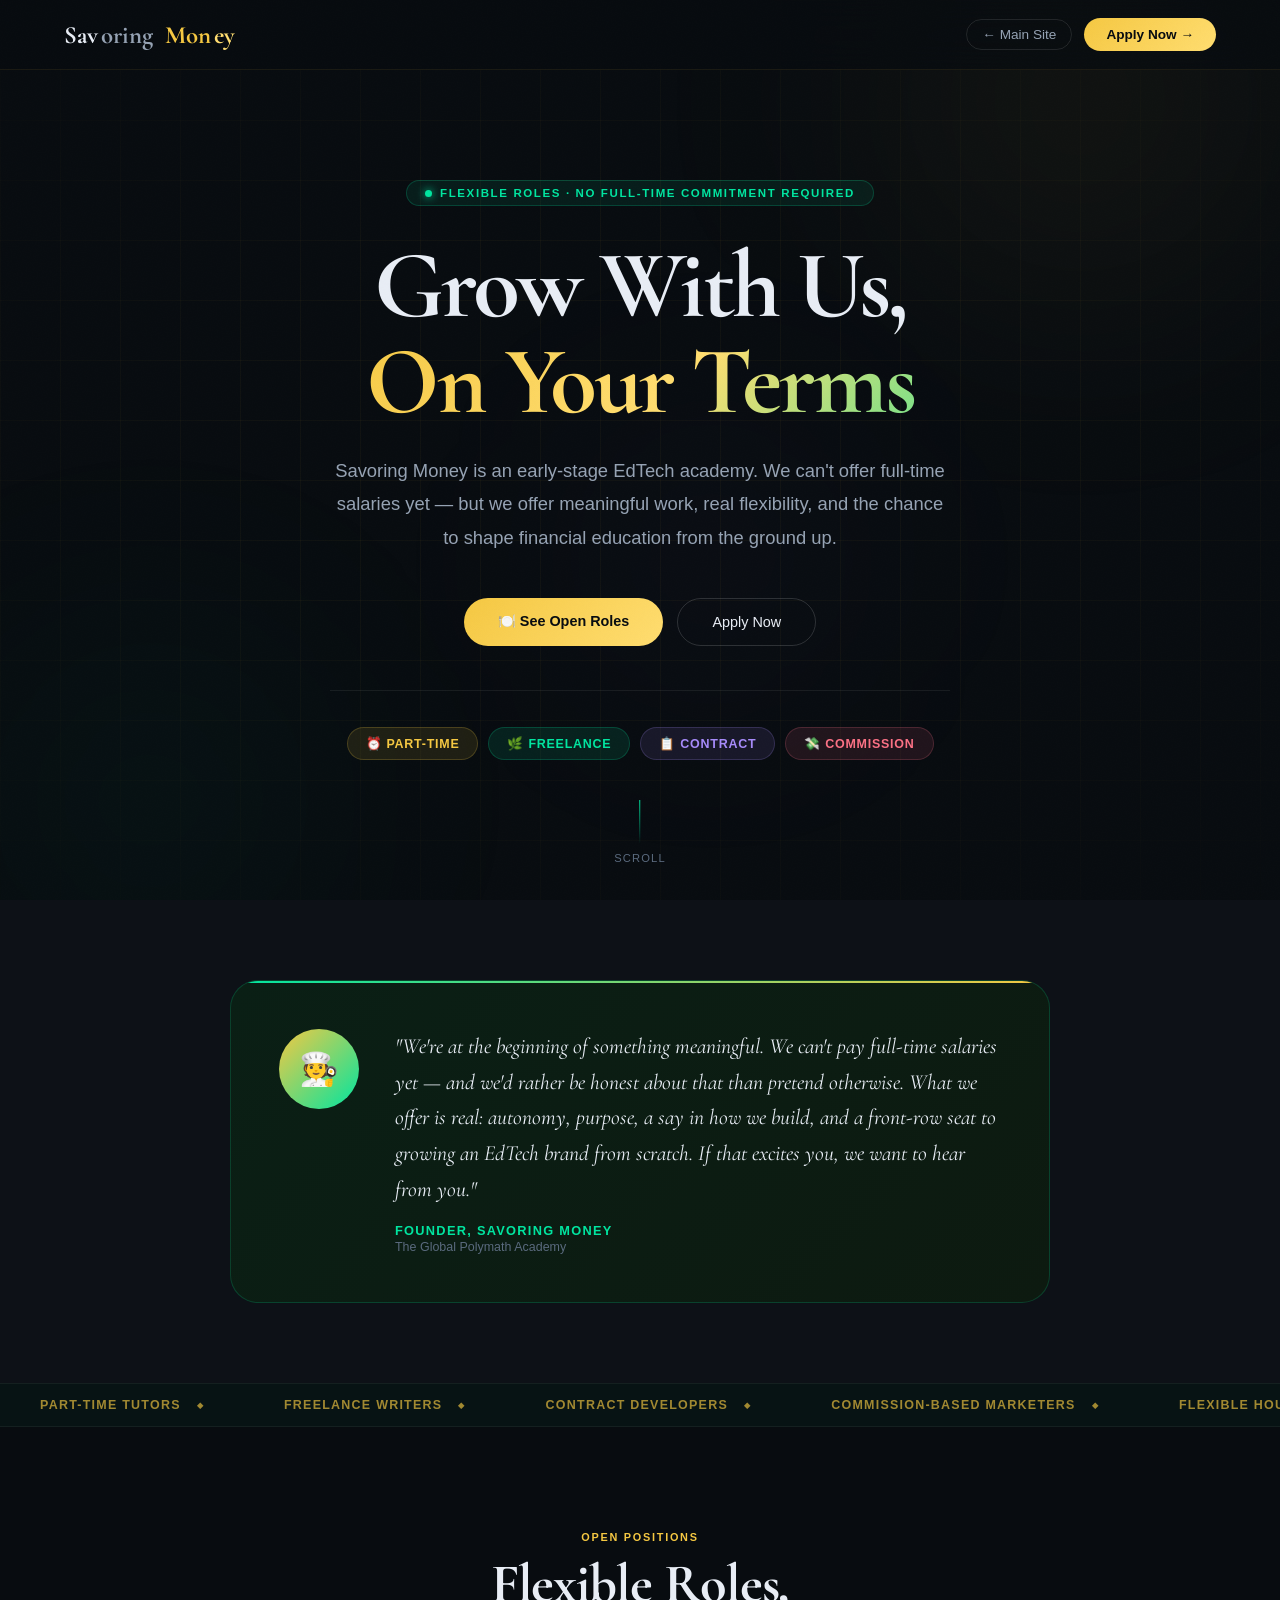
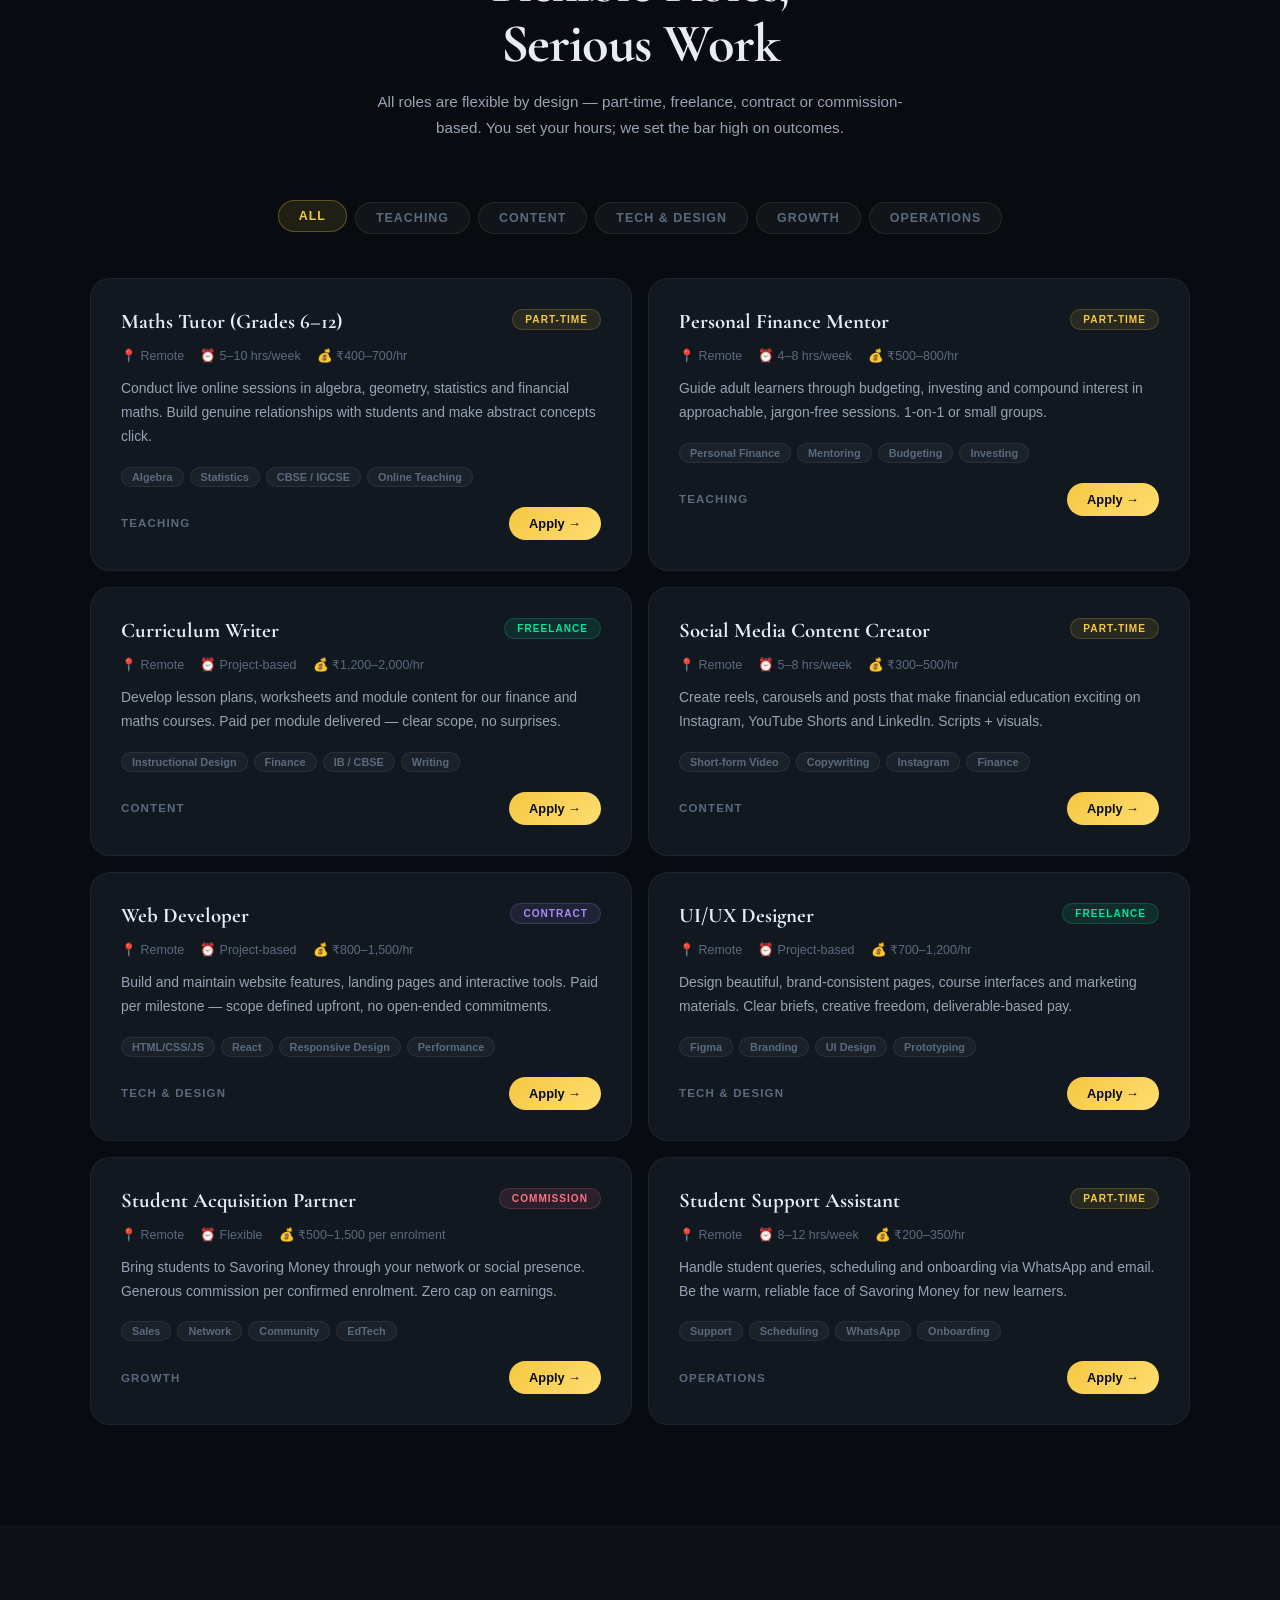
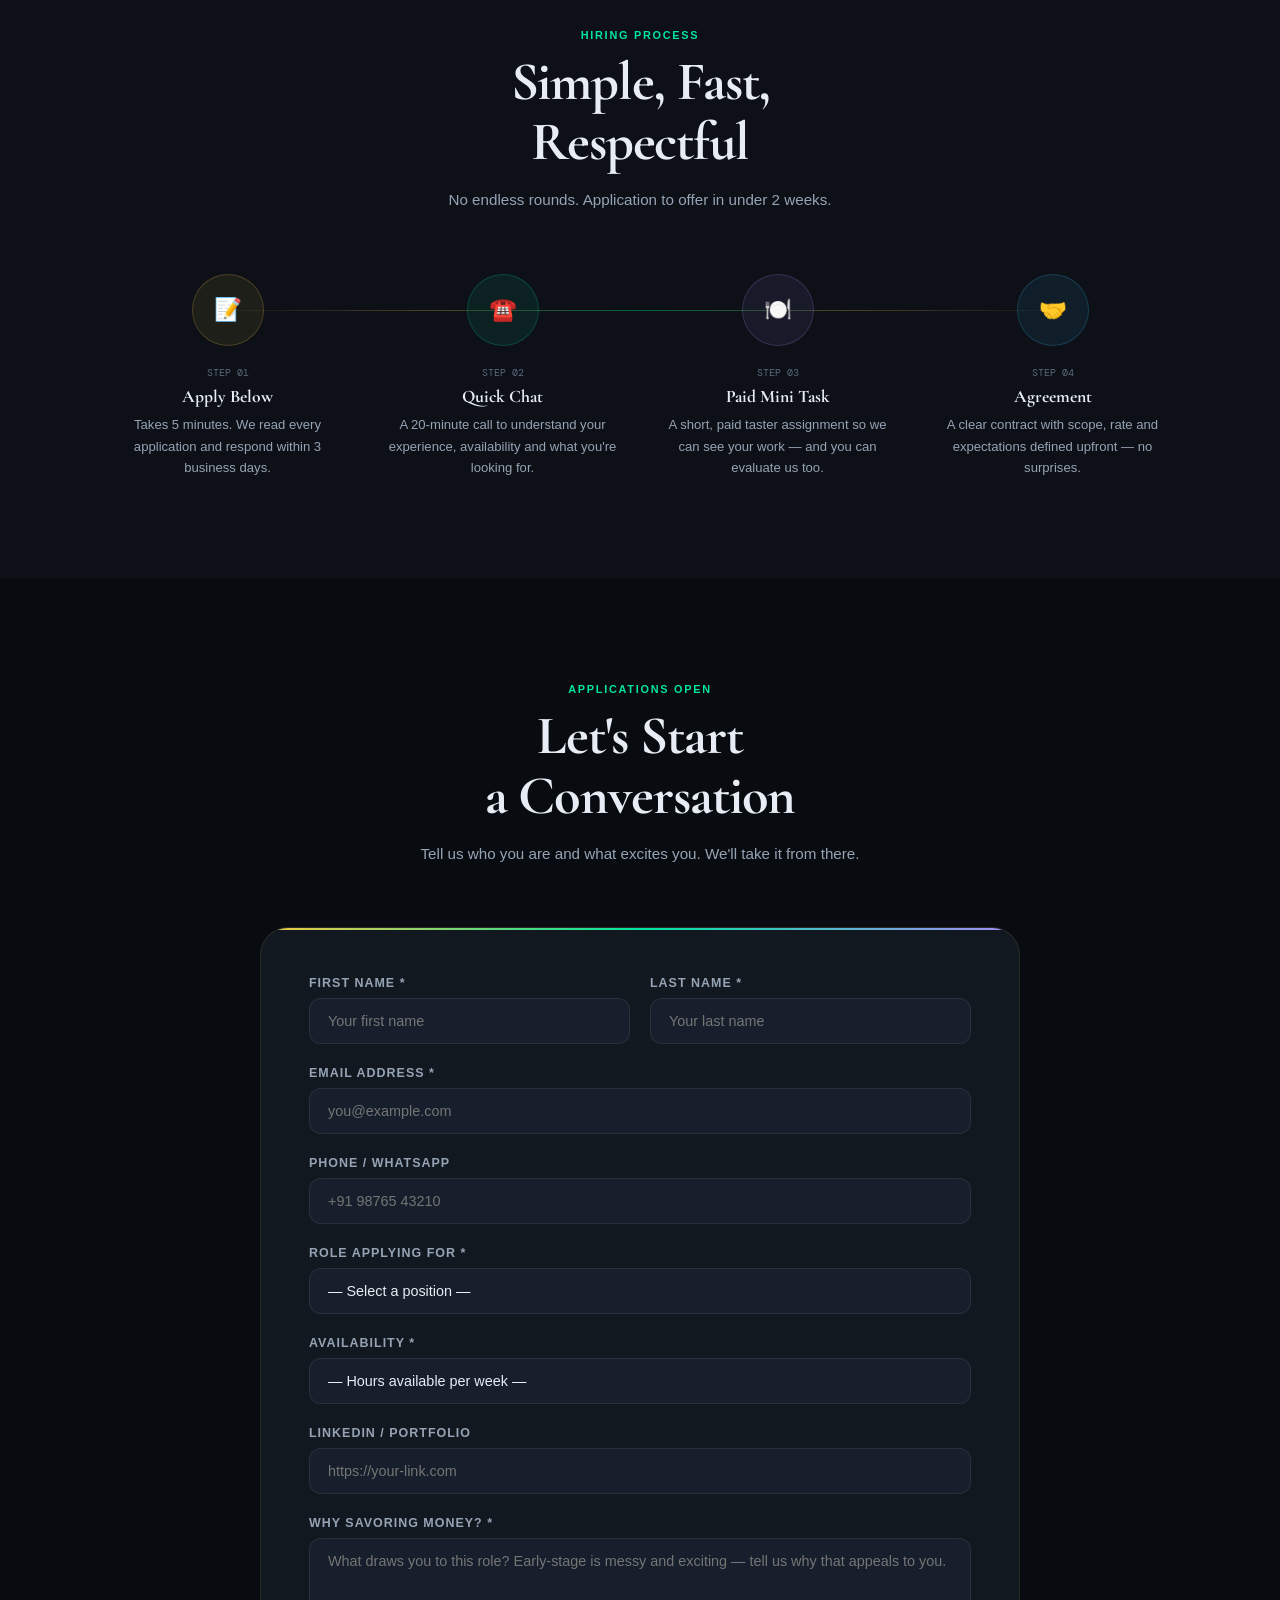
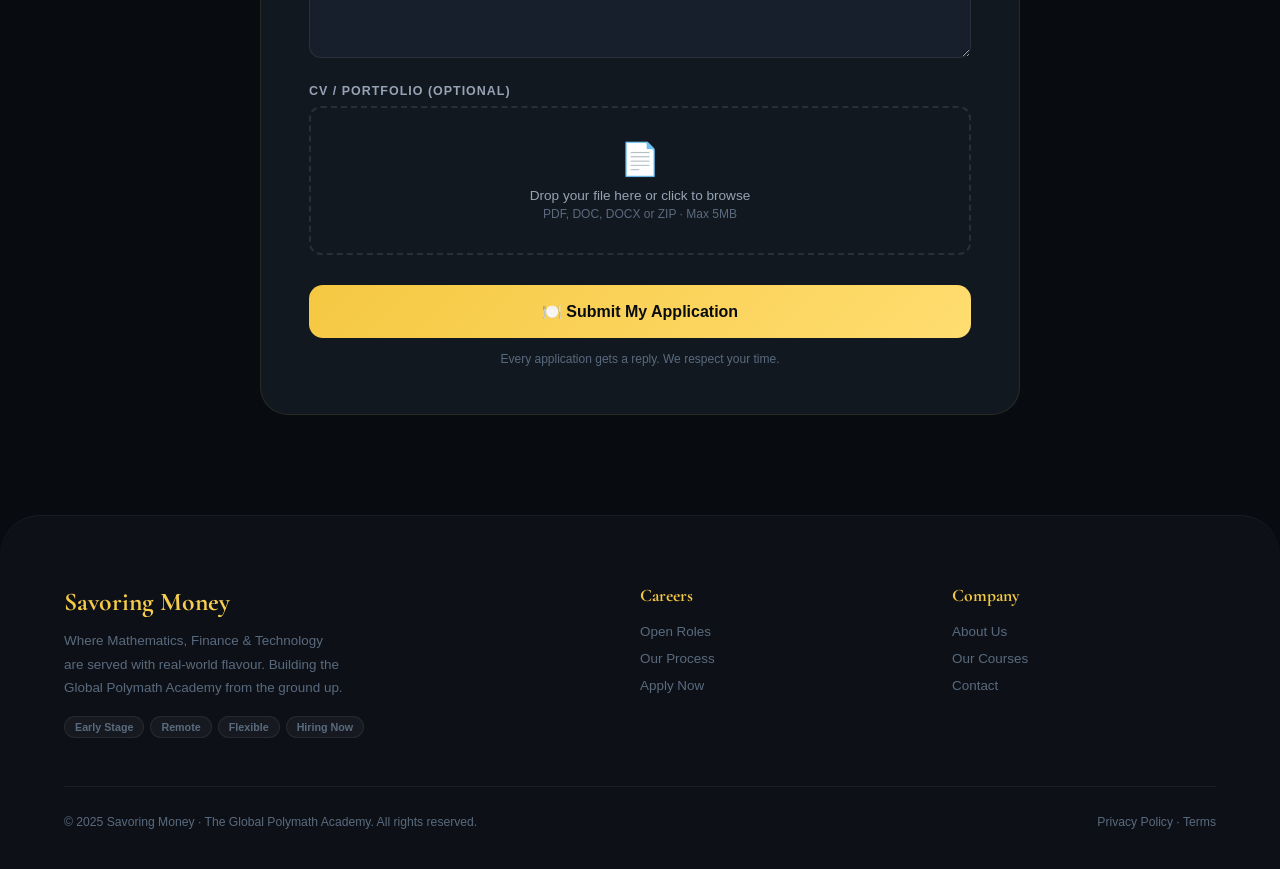
==== Savoring_Money_Careers.htm @ c4149b96 "Add files via upload" ====
<!DOCTYPE html>
<html lang="en">
<head>
<meta charset="UTF-8">
<meta name="viewport" content="width=device-width, initial-scale=1.0">
<title>Careers | Savoring Money — The Global Polymath Academy</title>
<link href="https://fonts.googleapis.com/css2?family=Cormorant+Garamond:ital,wght@0,400;0,600;0,700;1,400;1,700&family=Cabinet+Grotesk:wght@300;400;500;700;800&family=DM+Mono:wght@400;500&display=swap" rel="stylesheet">
<style>
:root{--bg:#080c10;--bg2:#0d1117;--surface:#111820;--surface2:#161f2b;--gold:#f5c842;--gold2:#ffdd70;--emerald:#00e5a0;--emerald2:#00c87d;--emerald-dim:#005f3d;--violet:#a78bfa;--cyan:#38bdf8;--rose:#fb7185;--text:#e8edf5;--text2:#96a3b4;--text3:#5a6a7e;--ease:cubic-bezier(.4,0,.2,1);--spring:cubic-bezier(.34,1.56,.64,1);}
*,*::before,*::after{margin:0;padding:0;box-sizing:border-box;}html{scroll-behavior:smooth;}
body{font-family:'Cabinet Grotesk',sans-serif;background:var(--bg);color:var(--text);overflow-x:hidden;}
h1,h2,h3,h4,h5{font-family:'Cormorant Garamond',serif;line-height:1.1;}
::-webkit-scrollbar{width:5px;}::-webkit-scrollbar-track{background:var(--bg2);}::-webkit-scrollbar-thumb{background:linear-gradient(var(--gold),var(--emerald));border-radius:5px;}
.bg-aura{position:fixed;inset:0;z-index:0;pointer-events:none;overflow:hidden;}
.aura-orb{position:absolute;border-radius:50%;filter:blur(120px);animation:orbDrift 20s ease-in-out infinite;}
.aura-orb:nth-child(1){width:600px;height:600px;background:radial-gradient(circle,rgba(245,200,66,.07),transparent 70%);top:-200px;right:-100px;animation-duration:22s;}
.aura-orb:nth-child(2){width:500px;height:500px;background:radial-gradient(circle,rgba(0,229,160,.06),transparent 70%);bottom:-150px;left:-100px;animation-delay:-8s;animation-duration:18s;}
.aura-orb:nth-child(3){width:400px;height:400px;background:radial-gradient(circle,rgba(167,139,250,.05),transparent 70%);top:40%;left:40%;animation-delay:-4s;animation-duration:25s;}
@keyframes orbDrift{0%,100%{transform:translate(0,0) scale(1);}33%{transform:translate(60px,-40px) scale(1.1);}66%{transform:translate(-40px,60px) scale(.95);}}
body::after{content:'';position:fixed;inset:0;z-index:9999;pointer-events:none;background-image:url("data:image/svg+xml,%3Csvg xmlns='http://www.w3.org/2000/svg' width='300' height='300'%3E%3Cfilter id='n'%3E%3CfeTurbulence type='fractalNoise' baseFrequency='0.8' numOctaves='4' stitchTiles='stitch'/%3E%3C/filter%3E%3Crect width='100%25' height='100%25' filter='url(%23n)' opacity='0.04'/%3E%3C/svg%3E");opacity:.35;}
nav{position:fixed;top:0;left:0;right:0;z-index:1000;display:flex;align-items:center;justify-content:space-between;padding:0 5%;height:70px;background:rgba(8,12,16,.7);backdrop-filter:blur(24px);border-bottom:1px solid rgba(245,200,66,.08);transition:background .4s;}
nav.solid{background:rgba(8,12,16,.95);border-color:rgba(245,200,66,.15);}
.nav-logo{font-family:'Cormorant Garamond',serif;font-size:1.55rem;font-weight:700;color:var(--text);text-decoration:none;display:flex;align-items:center;gap:3px;}
.nav-logo .l-ing{color:var(--text2);}.nav-logo .l-mon{color:var(--gold);}.nav-logo .l-ey{color:var(--gold2);}
.nav-right{display:flex;align-items:center;gap:12px;}
.nav-back{color:var(--text2);text-decoration:none;font-size:.85rem;font-weight:500;padding:7px 15px;border-radius:30px;border:1px solid rgba(255,255,255,.1);transition:color .2s;}
.nav-back:hover{color:var(--text);}
.nav-cta{background:linear-gradient(135deg,var(--gold),var(--gold2));color:var(--bg);font-weight:700;font-size:.85rem;padding:9px 22px;border-radius:30px;text-decoration:none;transition:transform .2s;}
.nav-cta:hover{transform:translateY(-2px);}
.hero{position:relative;z-index:1;min-height:100vh;display:flex;flex-direction:column;align-items:center;justify-content:center;text-align:center;padding:120px 5% 80px;overflow:hidden;}
.hero-grid{position:absolute;inset:0;pointer-events:none;background-image:linear-gradient(rgba(245,200,66,.04) 1px,transparent 1px),linear-gradient(90deg,rgba(245,200,66,.04) 1px,transparent 1px);background-size:60px 60px;mask-image:radial-gradient(ellipse 80% 70% at 50% 50%,black 40%,transparent 100%);animation:gridShift 8s linear infinite;}
@keyframes gridShift{0%{background-position:0 0;}100%{background-position:60px 60px;}}
.hero-eyebrow{display:inline-flex;align-items:center;gap:8px;font-size:.72rem;font-weight:700;letter-spacing:.14em;text-transform:uppercase;color:var(--emerald);background:rgba(0,229,160,.08);border:1px solid rgba(0,229,160,.2);padding:6px 18px;border-radius:30px;margin-bottom:32px;animation:popIn .6s var(--spring) both;}
.live-pill{width:7px;height:7px;border-radius:50%;background:var(--emerald);box-shadow:0 0 8px var(--emerald);animation:blink 1.5s infinite;}
@keyframes blink{0%,100%{opacity:1;}50%{opacity:.3;}}
.hero h1{font-size:clamp(3rem,8vw,6rem);font-weight:700;line-height:1;letter-spacing:-.03em;margin-bottom:24px;animation:fadeUp .8s .1s var(--ease) both;}
.h1-line1{display:block;color:var(--text);}
.h1-line2{display:block;background:linear-gradient(135deg,var(--gold) 0%,var(--gold2) 30%,var(--emerald) 70%,var(--cyan) 100%);-webkit-background-clip:text;-webkit-text-fill-color:transparent;background-clip:text;background-size:200% auto;animation:gradShift 4s linear infinite;}
@keyframes gradShift{0%{background-position:0% 50%;}100%{background-position:200% 50%;}}
.hero-sub{font-size:clamp(1rem,2vw,1.15rem);color:var(--text2);max-width:620px;margin:0 auto 44px;line-height:1.8;animation:fadeUp .8s .2s var(--ease) both;}
.hero-btns{display:flex;gap:14px;justify-content:center;flex-wrap:wrap;animation:fadeUp .8s .3s var(--ease) both;}
.btn-gold{display:inline-flex;align-items:center;gap:8px;background:linear-gradient(135deg,var(--gold),var(--gold2));color:var(--bg);font-weight:700;font-size:.9rem;padding:15px 34px;border-radius:50px;text-decoration:none;border:none;cursor:pointer;transition:transform .25s var(--spring);}
.btn-gold:hover{transform:translateY(-3px) scale(1.03);}
.btn-ghost{display:inline-flex;align-items:center;gap:8px;background:transparent;color:var(--text);font-weight:500;font-size:.9rem;padding:15px 34px;border-radius:50px;text-decoration:none;border:1px solid rgba(255,255,255,.15);cursor:pointer;transition:border-color .25s,background .25s,transform .25s var(--spring);}
.btn-ghost:hover{border-color:rgba(255,255,255,.35);background:rgba(255,255,255,.05);transform:translateY(-2px);}
.hero-pills{display:flex;gap:10px;justify-content:center;flex-wrap:wrap;margin-top:44px;padding-top:36px;border-top:1px solid rgba(255,255,255,.07);animation:fadeUp .8s .4s var(--ease) both;}
.hero-pill{display:inline-flex;align-items:center;gap:7px;font-size:.78rem;font-weight:700;letter-spacing:.06em;text-transform:uppercase;padding:8px 18px;border-radius:30px;}
.pill-contract{background:rgba(167,139,250,.1);color:var(--violet);border:1px solid rgba(167,139,250,.2);}
.pill-part{background:rgba(245,200,66,.1);color:var(--gold);border:1px solid rgba(245,200,66,.2);}
.pill-freelance{background:rgba(0,229,160,.1);color:var(--emerald);border:1px solid rgba(0,229,160,.2);}
.pill-commission{background:rgba(251,113,133,.1);color:var(--rose);border:1px solid rgba(251,113,133,.2);}
.scroll-cue{position:absolute;bottom:36px;left:50%;transform:translateX(-50%);display:flex;flex-direction:column;align-items:center;gap:8px;color:var(--text3);font-size:.7rem;letter-spacing:.1em;text-transform:uppercase;animation:fadeIn 1.5s 1.5s both;}
.scroll-line{width:1px;height:44px;background:linear-gradient(var(--emerald),transparent);animation:scrollPulse 2s ease-in-out infinite;}
@keyframes scrollPulse{0%,100%{opacity:.3;height:44px;}50%{opacity:1;height:60px;}}
@keyframes popIn{from{opacity:0;transform:scale(.8);}to{opacity:1;transform:scale(1);}}
@keyframes fadeUp{from{opacity:0;transform:translateY(28px);}to{opacity:1;transform:translateY(0);}}
@keyframes fadeIn{from{opacity:0;}to{opacity:1;}}
.founder-section{position:relative;z-index:1;padding:80px 5%;background:var(--bg2);}
.founder-card{max-width:820px;margin:0 auto;background:linear-gradient(135deg,#0a1f15,#0d1a10);border:1px solid rgba(0,229,160,.18);border-radius:28px;padding:48px;display:grid;grid-template-columns:auto 1fr;gap:36px;align-items:start;position:relative;overflow:hidden;}
.founder-card::before{content:'';position:absolute;top:0;left:0;right:0;height:2px;background:linear-gradient(90deg,var(--emerald),var(--gold));}
.founder-avatar{width:80px;height:80px;border-radius:50%;background:linear-gradient(135deg,var(--gold),var(--emerald));display:flex;align-items:center;justify-content:center;font-size:2rem;flex-shrink:0;}
.founder-quote{font-family:'Cormorant Garamond',serif;font-size:1.35rem;font-style:italic;color:var(--text);line-height:1.65;margin-bottom:16px;}
.founder-name{font-size:.8rem;font-weight:700;letter-spacing:.1em;text-transform:uppercase;color:var(--emerald);}
.founder-title{font-size:.78rem;color:var(--text3);margin-top:2px;}
.ticker-wrap{position:relative;z-index:1;border-top:1px solid rgba(255,255,255,.05);border-bottom:1px solid rgba(255,255,255,.05);background:rgba(0,229,160,.03);padding:14px 0;overflow:hidden;}
.ticker{display:flex;width:max-content;animation:tickerRoll 35s linear infinite;}
.ticker-item{white-space:nowrap;padding:0 40px;font-size:.78rem;font-weight:700;letter-spacing:.1em;text-transform:uppercase;color:var(--gold);opacity:.65;display:flex;align-items:center;gap:16px;}
.ticker-item::after{content:'◆';font-size:.5rem;}
@keyframes tickerRoll{0%{transform:translateX(0);}100%{transform:translateX(-50%);}}
.section{padding:100px 5%;position:relative;z-index:1;}
.section-tag{display:inline-block;font-size:.68rem;font-weight:700;letter-spacing:.16em;text-transform:uppercase;color:var(--emerald);margin-bottom:12px;}
.section-tag.gold{color:var(--gold);}
.section-head{text-align:center;margin-bottom:60px;}
.section-head h2{font-size:clamp(2.2rem,4.5vw,3.4rem);color:var(--text);letter-spacing:-.02em;}
.section-head p{margin-top:14px;color:var(--text2);font-size:.95rem;max-width:560px;margin-left:auto;margin-right:auto;line-height:1.75;}
.roles-section{background:var(--bg);padding:100px 5%;position:relative;z-index:1;}
.role-filter{display:flex;gap:8px;flex-wrap:wrap;justify-content:center;margin-bottom:44px;}
.rfab{font-size:.78rem;font-weight:700;letter-spacing:.08em;text-transform:uppercase;padding:8px 20px;border-radius:30px;background:rgba(255,255,255,.04);border:1px solid rgba(255,255,255,.08);color:var(--text3);cursor:pointer;transition:all .2s var(--spring);}
.rfab:hover,.rfab.active{background:rgba(245,200,66,.1);border-color:rgba(245,200,66,.3);color:var(--gold);transform:translateY(-2px);}
.roles-grid{display:grid;grid-template-columns:repeat(2,1fr);gap:16px;max-width:1100px;margin:0 auto;}
.role-card{background:var(--surface);border-radius:20px;padding:30px;border:1px solid rgba(255,255,255,.05);position:relative;overflow:hidden;transition:transform .3s var(--spring),box-shadow .3s;}
.role-card::before{content:'';position:absolute;left:0;top:0;bottom:0;width:3px;background:linear-gradient(180deg,var(--gold),var(--emerald));transform:scaleY(0);transform-origin:top;transition:transform .4s var(--ease);}
.role-card:hover{transform:translateY(-5px);box-shadow:0 20px 50px rgba(0,0,0,.4);}
.role-card:hover::before{transform:scaleY(1);}
.role-card.hidden{display:none;}
.role-top{display:flex;justify-content:space-between;align-items:flex-start;margin-bottom:14px;gap:12px;}
.role-title{font-family:'Cormorant Garamond',serif;font-size:1.3rem;font-weight:700;color:var(--text);}
.role-badge{font-size:.63rem;font-weight:700;letter-spacing:.1em;text-transform:uppercase;padding:4px 12px;border-radius:20px;white-space:nowrap;flex-shrink:0;}
.badge-part{background:rgba(245,200,66,.1);color:var(--gold);border:1px solid rgba(245,200,66,.2);}
.badge-contract{background:rgba(167,139,250,.1);color:var(--violet);border:1px solid rgba(167,139,250,.2);}
.badge-freelance{background:rgba(0,229,160,.1);color:var(--emerald);border:1px solid rgba(0,229,160,.2);}
.badge-commission{background:rgba(251,113,133,.1);color:var(--rose);border:1px solid rgba(251,113,133,.2);}
.role-meta{display:flex;gap:16px;flex-wrap:wrap;margin-bottom:14px;}
.role-meta span{font-size:.78rem;color:var(--text3);}
.role-desc{font-size:.87rem;color:var(--text2);line-height:1.72;margin-bottom:18px;}
.role-tags{display:flex;gap:6px;flex-wrap:wrap;margin-bottom:20px;}
.role-tag{font-size:.68rem;font-weight:600;padding:3px 10px;border-radius:12px;background:rgba(255,255,255,.04);border:1px solid rgba(255,255,255,.07);color:var(--text3);}
.role-footer{display:flex;justify-content:space-between;align-items:center;}
.role-dept{font-size:.72rem;font-weight:700;letter-spacing:.1em;text-transform:uppercase;color:var(--text3);}
.apply-btn{display:inline-flex;align-items:center;gap:6px;font-size:.8rem;font-weight:700;color:var(--bg);background:linear-gradient(135deg,var(--gold),var(--gold2));border:none;padding:9px 20px;border-radius:20px;cursor:pointer;transition:transform .2s var(--spring);text-decoration:none;}
.apply-btn:hover{transform:scale(1.06);}
.process-section{background:var(--bg2);padding:100px 5%;position:relative;z-index:1;}
.process-steps{display:grid;grid-template-columns:repeat(4,1fr);gap:0;max-width:1100px;margin:0 auto;position:relative;}
.process-steps::before{content:'';position:absolute;top:36px;left:10%;right:10%;height:1px;background:linear-gradient(90deg,transparent,rgba(245,200,66,.25),var(--emerald-dim),rgba(245,200,66,.25),transparent);}
.process-step{text-align:center;padding:0 20px;position:relative;z-index:1;}
.step-circle{width:72px;height:72px;border-radius:50%;display:flex;align-items:center;justify-content:center;font-size:1.4rem;margin:0 auto 20px;transition:transform .3s var(--spring);}
.process-step:nth-child(1) .step-circle{background:rgba(245,200,66,.08);border:1px solid rgba(245,200,66,.2);}
.process-step:nth-child(2) .step-circle{background:rgba(0,229,160,.08);border:1px solid rgba(0,229,160,.2);}
.process-step:nth-child(3) .step-circle{background:rgba(167,139,250,.08);border:1px solid rgba(167,139,250,.2);}
.process-step:nth-child(4) .step-circle{background:rgba(56,189,248,.08);border:1px solid rgba(56,189,248,.2);}
.process-step:hover .step-circle{transform:scale(1.12);}
.step-num{font-family:'DM Mono',monospace;font-size:.65rem;color:var(--text3);margin-bottom:8px;}
.process-step h4{font-size:1.1rem;font-weight:700;color:var(--text);margin-bottom:8px;}
.process-step p{font-size:.82rem;color:var(--text2);line-height:1.65;}
.apply-section{background:var(--bg);padding:100px 5%;position:relative;z-index:1;}
.apply-wrap{max-width:760px;margin:0 auto;}
.apply-card{background:var(--surface);border-radius:28px;padding:48px;border:1px solid rgba(245,200,66,.1);position:relative;overflow:hidden;}
.apply-card::before{content:'';position:absolute;top:0;left:0;right:0;height:2px;background:linear-gradient(90deg,var(--gold),var(--emerald),var(--violet));}
.form-row{display:grid;grid-template-columns:1fr 1fr;gap:20px;}
.form-group{margin-bottom:22px;}
.form-group label{display:block;font-size:.78rem;font-weight:700;letter-spacing:.08em;text-transform:uppercase;color:var(--text2);margin-bottom:8px;}
.form-group input,.form-group select,.form-group textarea{width:100%;padding:14px 18px;background:var(--surface2);border:1px solid rgba(255,255,255,.08);border-radius:12px;color:var(--text);font-family:'Cabinet Grotesk',sans-serif;font-size:.9rem;outline:none;transition:border-color .2s;appearance:none;}
.form-group input:focus,.form-group select:focus,.form-group textarea:focus{border-color:rgba(245,200,66,.4);box-shadow:0 0 0 3px rgba(245,200,66,.08);}
.form-group textarea{resize:vertical;min-height:120px;}
.form-group select option{background:var(--surface2);}
.upload-zone{border:2px dashed rgba(255,255,255,.1);border-radius:12px;padding:32px;text-align:center;cursor:pointer;transition:border-color .2s,background .2s;position:relative;}
.upload-zone:hover,.upload-zone.dragover{border-color:rgba(245,200,66,.4);background:rgba(245,200,66,.04);}
.upload-zone input[type=file]{position:absolute;inset:0;opacity:0;cursor:pointer;}
.upload-icon{font-size:2rem;margin-bottom:10px;}
.upload-zone p{font-size:.85rem;color:var(--text2);}
.upload-zone span{font-size:.75rem;color:var(--text3);display:block;margin-top:4px;}
.upload-filename{font-size:.82rem;color:var(--emerald);margin-top:8px;display:none;}
.form-submit{width:100%;padding:17px;border:none;border-radius:14px;background:linear-gradient(135deg,var(--gold),var(--gold2));color:var(--bg);font-family:'Cabinet Grotesk',sans-serif;font-size:1rem;font-weight:800;cursor:pointer;transition:transform .25s var(--spring);margin-top:8px;}
.form-submit:hover{transform:translateY(-3px) scale(1.02);}
.form-note{text-align:center;font-size:.75rem;color:var(--text3);margin-top:14px;}
.success-msg{display:none;text-align:center;padding:32px;background:rgba(0,229,160,.06);border:1px solid rgba(0,229,160,.2);border-radius:16px;margin-top:20px;}
.success-msg h3{font-size:1.6rem;color:var(--emerald);margin-bottom:8px;}
.success-msg p{font-size:.9rem;color:var(--text2);}
footer{background:var(--bg2);color:var(--text);padding:70px 5% 40px;border-radius:40px 40px 0 0;position:relative;z-index:1;border-top:1px solid rgba(255,255,255,.05);}
.footer-grid{display:grid;grid-template-columns:2fr 1fr 1fr;gap:48px;padding-bottom:48px;border-bottom:1px solid rgba(255,255,255,.06);margin-bottom:28px;}
.footer-logo{font-family:'Cormorant Garamond',serif;font-size:1.6rem;font-weight:700;text-decoration:none;display:block;margin-bottom:12px;background:linear-gradient(135deg,var(--gold),var(--gold2));-webkit-background-clip:text;-webkit-text-fill-color:transparent;background-clip:text;}
.footer-brand p{font-size:.84rem;color:var(--text3);line-height:1.75;max-width:280px;}
.fbadges{display:flex;flex-wrap:wrap;gap:6px;margin-top:16px;}
.fbadge{font-size:.67rem;font-weight:600;padding:4px 10px;border-radius:20px;background:rgba(255,255,255,.04);border:1px solid rgba(255,255,255,.07);color:var(--text3);}
.footer-col h5{font-family:'Cormorant Garamond',serif;font-size:1.1rem;color:var(--gold);margin-bottom:16px;}
.footer-col ul{list-style:none;display:flex;flex-direction:column;gap:9px;}
.footer-col ul li a{color:var(--text3);text-decoration:none;font-size:.84rem;transition:color .2s;}
.footer-col ul li a:hover{color:var(--gold2);}
.footer-bottom{display:flex;justify-content:space-between;flex-wrap:wrap;gap:12px;}
.footer-bottom p{font-size:.76rem;color:var(--text3);}
.reveal{opacity:0;transform:translateY(28px);transition:opacity .7s var(--ease),transform .7s var(--ease);}
.reveal.visible{opacity:1;transform:translateY(0);}
@media(max-width:1024px){.roles-grid{grid-template-columns:1fr;}.process-steps{grid-template-columns:repeat(2,1fr);gap:40px;}.process-steps::before{display:none;}.footer-grid{grid-template-columns:1fr 1fr;}}
@media(max-width:768px){.form-row{grid-template-columns:1fr;}.founder-card{grid-template-columns:1fr;}.process-steps{grid-template-columns:1fr;}.footer-grid{grid-template-columns:1fr;}.apply-card{padding:28px 22px;}.section,.roles-section,.process-section,.apply-section,.founder-section{padding:70px 5%;}}
</style>
</head>
<body>
<div class="bg-aura"><div class="aura-orb"></div><div class="aura-orb"></div><div class="aura-orb"></div></div>
<nav id="nav">
  <a href="#" class="nav-logo"><span class="l-sav">Sav</span><span class="l-ing">oring</span>&nbsp;<span class="l-mon">Mon</span><span class="l-ey">ey</span></a>
  <div class="nav-right"><a href="#" class="nav-back">← Main Site</a><a href="#apply" class="nav-cta">Apply Now →</a></div>
</nav>
<section class="hero" id="home">
  <div class="hero-grid"></div>
  <div style="position:relative;z-index:1;">
    <div class="hero-eyebrow"><div class="live-pill"></div>Flexible Roles · No Full-Time Commitment Required</div>
    <h1><span class="h1-line1">Grow With Us,</span><span class="h1-line2">On Your Terms</span></h1>
    <p class="hero-sub">Savoring Money is an early-stage EdTech academy. We can't offer full-time salaries yet — but we offer meaningful work, real flexibility, and the chance to shape financial education from the ground up.</p>
    <div class="hero-btns"><a href="#roles" class="btn-gold">🍽️ See Open Roles</a><a href="#apply" class="btn-ghost">Apply Now</a></div>
    <div class="hero-pills"><span class="hero-pill pill-part">⏰ Part-Time</span><span class="hero-pill pill-freelance">🌿 Freelance</span><span class="hero-pill pill-contract">📋 Contract</span><span class="hero-pill pill-commission">💸 Commission</span></div>
  </div>
  <div class="scroll-cue"><div class="scroll-line"></div><span>Scroll</span></div>
</section>
<section class="founder-section">
  <div class="founder-card reveal">
    <div class="founder-avatar">🧑‍🍳</div>
    <div>
      <p class="founder-quote">"We're at the beginning of something meaningful. We can't pay full-time salaries yet — and we'd rather be honest about that than pretend otherwise. What we offer is real: autonomy, purpose, a say in how we build, and a front-row seat to growing an EdTech brand from scratch. If that excites you, we want to hear from you."</p>
      <div class="founder-name">Founder, Savoring Money</div>
      <div class="founder-title">The Global Polymath Academy</div>
    </div>
  </div>
</section>
<div class="ticker-wrap">
  <div class="ticker">
    <div class="ticker-item">Part-time tutors</div><div class="ticker-item">Freelance writers</div><div class="ticker-item">Contract developers</div><div class="ticker-item">Commission-based marketers</div><div class="ticker-item">Flexible hours</div><div class="ticker-item">Remote work</div><div class="ticker-item">Real impact</div><div class="ticker-item">Early-stage opportunity</div>
    <div class="ticker-item">Part-time tutors</div><div class="ticker-item">Freelance writers</div><div class="ticker-item">Contract developers</div><div class="ticker-item">Commission-based marketers</div><div class="ticker-item">Flexible hours</div><div class="ticker-item">Remote work</div><div class="ticker-item">Real impact</div><div class="ticker-item">Early-stage opportunity</div>
  </div>
</div>
<section class="roles-section" id="roles">
  <div class="section-head reveal"><span class="section-tag gold">Open Positions</span><h2>Flexible Roles,<br>Serious Work</h2><p>All roles are flexible by design — part-time, freelance, contract or commission-based. You set your hours; we set the bar high on outcomes.</p></div>
  <div class="role-filter">
    <button class="rfab active" data-filter="all">All</button>
    <button class="rfab" data-filter="teaching">Teaching</button>
    <button class="rfab" data-filter="content">Content</button>
    <button class="rfab" data-filter="tech">Tech & Design</button>
    <button class="rfab" data-filter="growth">Growth</button>
    <button class="rfab" data-filter="ops">Operations</button>
  </div>
  <div class="roles-grid">
    <div class="role-card reveal" data-dept="teaching">
      <div class="role-top"><div class="role-title">Maths Tutor (Grades 6–12)</div><span class="role-badge badge-part">Part-Time</span></div>
      <div class="role-meta"><span>📍 Remote</span><span>⏰ 5–10 hrs/week</span><span>💰 ₹400–700/hr</span></div>
      <p class="role-desc">Conduct live online sessions in algebra, geometry, statistics and financial maths. Build genuine relationships with students and make abstract concepts click.</p>
      <div class="role-tags"><span class="role-tag">Algebra</span><span class="role-tag">Statistics</span><span class="role-tag">CBSE / IGCSE</span><span class="role-tag">Online Teaching</span></div>
      <div class="role-footer"><span class="role-dept">Teaching</span><a href="#apply" class="apply-btn" onclick="selectRole('Maths Tutor (Grades 6–12)')">Apply →</a></div>
    </div>
    <div class="role-card reveal" data-dept="teaching">
      <div class="role-top"><div class="role-title">Personal Finance Mentor</div><span class="role-badge badge-part">Part-Time</span></div>
      <div class="role-meta"><span>📍 Remote</span><span>⏰ 4–8 hrs/week</span><span>💰 ₹500–800/hr</span></div>
      <p class="role-desc">Guide adult learners through budgeting, investing and compound interest in approachable, jargon-free sessions. 1-on-1 or small groups.</p>
      <div class="role-tags"><span class="role-tag">Personal Finance</span><span class="role-tag">Mentoring</span><span class="role-tag">Budgeting</span><span class="role-tag">Investing</span></div>
      <div class="role-footer"><span class="role-dept">Teaching</span><a href="#apply" class="apply-btn" onclick="selectRole('Personal Finance Mentor')">Apply →</a></div>
    </div>
    <div class="role-card reveal" data-dept="content">
      <div class="role-top"><div class="role-title">Curriculum Writer</div><span class="role-badge badge-freelance">Freelance</span></div>
      <div class="role-meta"><span>📍 Remote</span><span>⏰ Project-based</span><span>💰 ₹1,200–2,000/hr</span></div>
      <p class="role-desc">Develop lesson plans, worksheets and module content for our finance and maths courses. Paid per module delivered — clear scope, no surprises.</p>
      <div class="role-tags"><span class="role-tag">Instructional Design</span><span class="role-tag">Finance</span><span class="role-tag">IB / CBSE</span><span class="role-tag">Writing</span></div>
      <div class="role-footer"><span class="role-dept">Content</span><a href="#apply" class="apply-btn" onclick="selectRole('Curriculum Writer')">Apply →</a></div>
    </div>
    <div class="role-card reveal" data-dept="content">
      <div class="role-top"><div class="role-title">Social Media Content Creator</div><span class="role-badge badge-part">Part-Time</span></div>
      <div class="role-meta"><span>📍 Remote</span><span>⏰ 5–8 hrs/week</span><span>💰 ₹300–500/hr</span></div>
      <p class="role-desc">Create reels, carousels and posts that make financial education exciting on Instagram, YouTube Shorts and LinkedIn. Scripts + visuals.</p>
      <div class="role-tags"><span class="role-tag">Short-form Video</span><span class="role-tag">Copywriting</span><span class="role-tag">Instagram</span><span class="role-tag">Finance</span></div>
      <div class="role-footer"><span class="role-dept">Content</span><a href="#apply" class="apply-btn" onclick="selectRole('Social Media Content Creator')">Apply →</a></div>
    </div>
    <div class="role-card reveal" data-dept="tech">
      <div class="role-top"><div class="role-title">Web Developer</div><span class="role-badge badge-contract">Contract</span></div>
      <div class="role-meta"><span>📍 Remote</span><span>⏰ Project-based</span><span>💰 ₹800–1,500/hr</span></div>
      <p class="role-desc">Build and maintain website features, landing pages and interactive tools. Paid per milestone — scope defined upfront, no open-ended commitments.</p>
      <div class="role-tags"><span class="role-tag">HTML/CSS/JS</span><span class="role-tag">React</span><span class="role-tag">Responsive Design</span><span class="role-tag">Performance</span></div>
      <div class="role-footer"><span class="role-dept">Tech & Design</span><a href="#apply" class="apply-btn" onclick="selectRole('Web Developer')">Apply →</a></div>
    </div>
    <div class="role-card reveal" data-dept="tech">
      <div class="role-top"><div class="role-title">UI/UX Designer</div><span class="role-badge badge-freelance">Freelance</span></div>
      <div class="role-meta"><span>📍 Remote</span><span>⏰ Project-based</span><span>💰 ₹700–1,200/hr</span></div>
      <p class="role-desc">Design beautiful, brand-consistent pages, course interfaces and marketing materials. Clear briefs, creative freedom, deliverable-based pay.</p>
      <div class="role-tags"><span class="role-tag">Figma</span><span class="role-tag">Branding</span><span class="role-tag">UI Design</span><span class="role-tag">Prototyping</span></div>
      <div class="role-footer"><span class="role-dept">Tech & Design</span><a href="#apply" class="apply-btn" onclick="selectRole('UI/UX Designer')">Apply →</a></div>
    </div>
    <div class="role-card reveal" data-dept="growth">
      <div class="role-top"><div class="role-title">Student Acquisition Partner</div><span class="role-badge badge-commission">Commission</span></div>
      <div class="role-meta"><span>📍 Remote</span><span>⏰ Flexible</span><span>💰 ₹500–1,500 per enrolment</span></div>
      <p class="role-desc">Bring students to Savoring Money through your network or social presence. Generous commission per confirmed enrolment. Zero cap on earnings.</p>
      <div class="role-tags"><span class="role-tag">Sales</span><span class="role-tag">Network</span><span class="role-tag">Community</span><span class="role-tag">EdTech</span></div>
      <div class="role-footer"><span class="role-dept">Growth</span><a href="#apply" class="apply-btn" onclick="selectRole('Student Acquisition Partner')">Apply →</a></div>
    </div>
    <div class="role-card reveal" data-dept="ops">
      <div class="role-top"><div class="role-title">Student Support Assistant</div><span class="role-badge badge-part">Part-Time</span></div>
      <div class="role-meta"><span>📍 Remote</span><span>⏰ 8–12 hrs/week</span><span>💰 ₹200–350/hr</span></div>
      <p class="role-desc">Handle student queries, scheduling and onboarding via WhatsApp and email. Be the warm, reliable face of Savoring Money for new learners.</p>
      <div class="role-tags"><span class="role-tag">Support</span><span class="role-tag">Scheduling</span><span class="role-tag">WhatsApp</span><span class="role-tag">Onboarding</span></div>
      <div class="role-footer"><span class="role-dept">Operations</span><a href="#apply" class="apply-btn" onclick="selectRole('Student Support Assistant')">Apply →</a></div>
    </div>
  </div>
</section>
<section class="process-section" id="process">
  <div class="section-head reveal"><span class="section-tag">Hiring Process</span><h2>Simple, Fast,<br>Respectful</h2><p>No endless rounds. Application to offer in under 2 weeks.</p></div>
  <div class="process-steps">
    <div class="process-step reveal"><div class="step-circle">📝</div><div class="step-num">STEP 01</div><h4>Apply Below</h4><p>Takes 5 minutes. We read every application and respond within 3 business days.</p></div>
    <div class="process-step reveal"><div class="step-circle">☎️</div><div class="step-num">STEP 02</div><h4>Quick Chat</h4><p>A 20-minute call to understand your experience, availability and what you're looking for.</p></div>
    <div class="process-step reveal"><div class="step-circle">🍽️</div><div class="step-num">STEP 03</div><h4>Paid Mini Task</h4><p>A short, paid taster assignment so we can see your work — and you can evaluate us too.</p></div>
    <div class="process-step reveal"><div class="step-circle">🤝</div><div class="step-num">STEP 04</div><h4>Agreement</h4><p>A clear contract with scope, rate and expectations defined upfront — no surprises.</p></div>
  </div>
</section>
<section class="apply-section" id="apply">
  <div class="section-head reveal"><span class="section-tag">Applications Open</span><h2>Let's Start<br>a Conversation</h2><p>Tell us who you are and what excites you. We'll take it from there.</p></div>
  <div class="apply-wrap">
    <div class="apply-card reveal">
      <div class="form-row">
        <div class="form-group"><label>First Name *</label><input type="text" id="fname" placeholder="Your first name"></div>
        <div class="form-group"><label>Last Name *</label><input type="text" id="lname" placeholder="Your last name"></div>
      </div>
      <div class="form-group"><label>Email Address *</label><input type="email" id="email" placeholder="you@example.com"></div>
      <div class="form-group"><label>Phone / WhatsApp</label><input type="tel" id="phone" placeholder="+91 98765 43210"></div>
      <div class="form-group">
        <label>Role Applying For *</label>
        <select id="role-select">
          <option value="">— Select a position —</option>
          <option>Maths Tutor (Grades 6–12)</option><option>Personal Finance Mentor</option><option>Curriculum Writer</option><option>Social Media Content Creator</option><option>Web Developer</option><option>UI/UX Designer</option><option>Student Acquisition Partner</option><option>Student Support Assistant</option><option>Other / Open Application</option>
        </select>
      </div>
      <div class="form-group">
        <label>Availability *</label>
        <select id="availability">
          <option value="">— Hours available per week —</option>
          <option>2–5 hours/week</option><option>5–10 hours/week</option><option>10–20 hours/week</option><option>Project-based only</option>
        </select>
      </div>
      <div class="form-group"><label>LinkedIn / Portfolio</label><input type="url" id="portfolio" placeholder="https://your-link.com"></div>
      <div class="form-group"><label>Why Savoring Money? *</label><textarea id="motivation" placeholder="What draws you to this role? Early-stage is messy and exciting — tell us why that appeals to you."></textarea></div>
      <div class="form-group">
        <label>CV / Portfolio (optional)</label>
        <div class="upload-zone" id="uploadZone">
          <input type="file" id="cvFile" accept=".pdf,.doc,.docx,.zip" onchange="handleFileUpload(this)">
          <div class="upload-icon">📄</div>
          <p>Drop your file here or click to browse</p>
          <span>PDF, DOC, DOCX or ZIP · Max 5MB</span>
          <div class="upload-filename" id="uploadFilename"></div>
        </div>
      </div>
      <button class="form-submit" onclick="submitApplication()">🍽️ Submit My Application</button>
      <p class="form-note">Every application gets a reply. We respect your time.</p>
    </div>
    <div class="success-msg" id="successMsg">
      <div style="font-size:3rem;margin-bottom:12px;">🎉</div>
      <h3>Application Received!</h3>
      <p>Thank you for applying to Savoring Money. We'll be in touch within 3 business days. We appreciate your patience — we're a small, growing team.</p>
    </div>
  </div>
</section>
<footer>
  <div class="footer-grid">
    <div class="footer-brand"><a href="#" class="footer-logo">Savoring Money</a><p>Where Mathematics, Finance & Technology are served with real-world flavour. Building the Global Polymath Academy from the ground up.</p><div class="fbadges"><span class="fbadge">Early Stage</span><span class="fbadge">Remote</span><span class="fbadge">Flexible</span><span class="fbadge">Hiring Now</span></div></div>
    <div class="footer-col"><h5>Careers</h5><ul><li><a href="#roles">Open Roles</a></li><li><a href="#process">Our Process</a></li><li><a href="#apply">Apply Now</a></li></ul></div>
    <div class="footer-col"><h5>Company</h5><ul><li><a href="#">About Us</a></li><li><a href="#">Our Courses</a></li><li><a href="#">Contact</a></li></ul></div>
  </div>
  <div class="footer-bottom"><p>© 2025 Savoring Money · The Global Polymath Academy. All rights reserved.</p><p>Privacy Policy · Terms</p></div>
</footer>
<script>
window.addEventListener('scroll',()=>{document.getElementById('nav').classList.toggle('solid',window.scrollY>40);});
const ro=new IntersectionObserver(e=>{e.forEach(el=>{if(el.isIntersecting){el.target.classList.add('visible');ro.unobserve(el.target);}});},{threshold:.1});
document.querySelectorAll('.reveal').forEach(el=>ro.observe(el));
document.querySelectorAll('.rfab').forEach(btn=>{btn.addEventListener('click',function(){document.querySelectorAll('.rfab').forEach(b=>b.classList.remove('active'));this.classList.add('active');const f=this.dataset.filter;document.querySelectorAll('.role-card').forEach(c=>{c.classList.toggle('hidden',f!=='all'&&c.dataset.dept!==f);});});});
const uz=document.getElementById('uploadZone');
uz.addEventListener('dragover',e=>{e.preventDefault();uz.classList.add('dragover');});
uz.addEventListener('dragleave',()=>uz.classList.remove('dragover'));
uz.addEventListener('drop',e=>{e.preventDefault();uz.classList.remove('dragover');if(e.dataTransfer.files[0])showFn(e.dataTransfer.files[0].name);});
function handleFileUpload(i){if(i.files[0])showFn(i.files[0].name);}
function showFn(n){const el=document.getElementById('uploadFilename');el.textContent='✓ '+n;el.style.display='block';}
function selectRole(r){document.getElementById('role-select').value=r;}
function submitApplication(){
  const f=document.getElementById('fname').value.trim(),e=document.getElementById('email').value.trim(),r=document.getElementById('role-select').value,m=document.getElementById('motivation').value.trim();
  if(!f||!e||!r||!m){alert('Please fill in all required fields (marked with *).');return;}
  if(!/^[^\s@]+@[^\s@]+\.[^\s@]+$/.test(e)){alert('Please enter a valid email address.');return;}
  const card=document.querySelector('.apply-card');
  card.style.opacity='0';card.style.transform='translateY(-10px)';card.style.transition='opacity .4s,transform .4s';
  setTimeout(()=>{card.style.display='none';const msg=document.getElementById('successMsg');msg.style.display='block';msg.scrollIntoView({behavior:'smooth',block:'center'});},400);
}
</script>
</body>
</html>
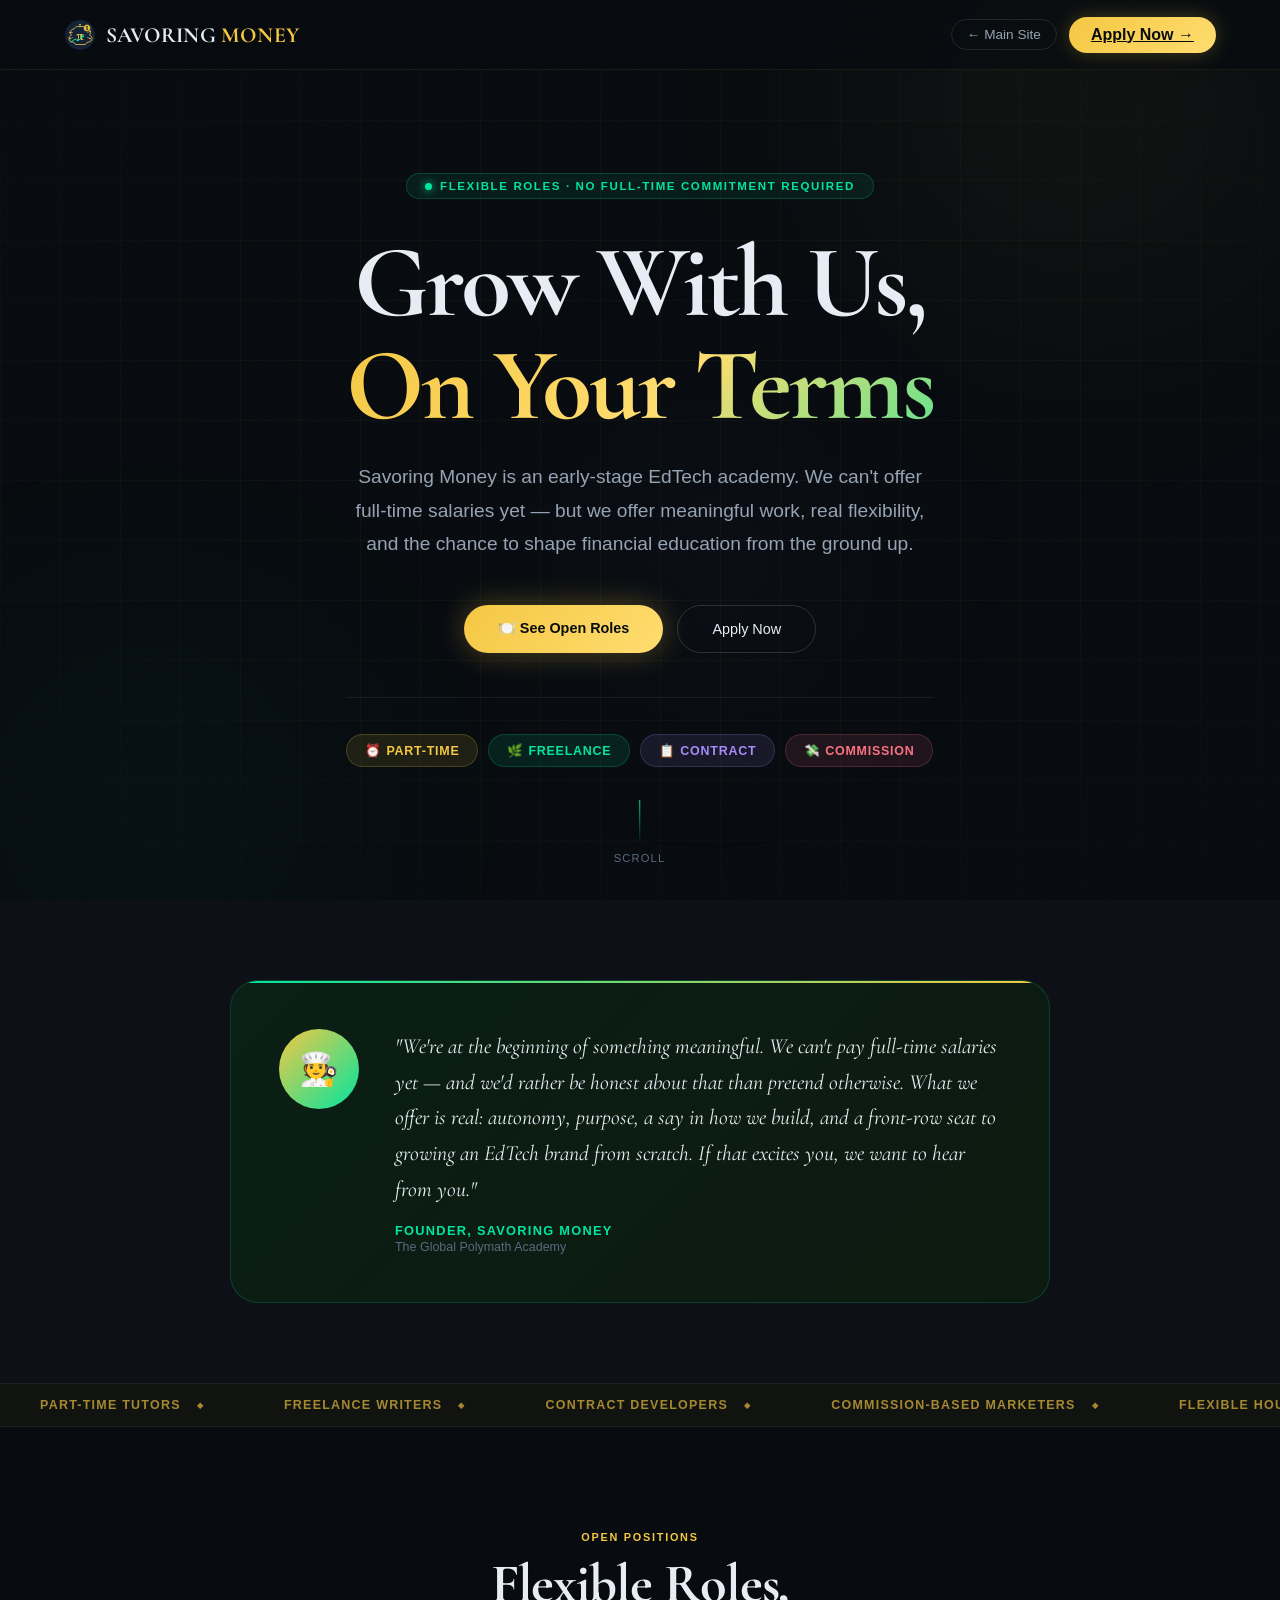
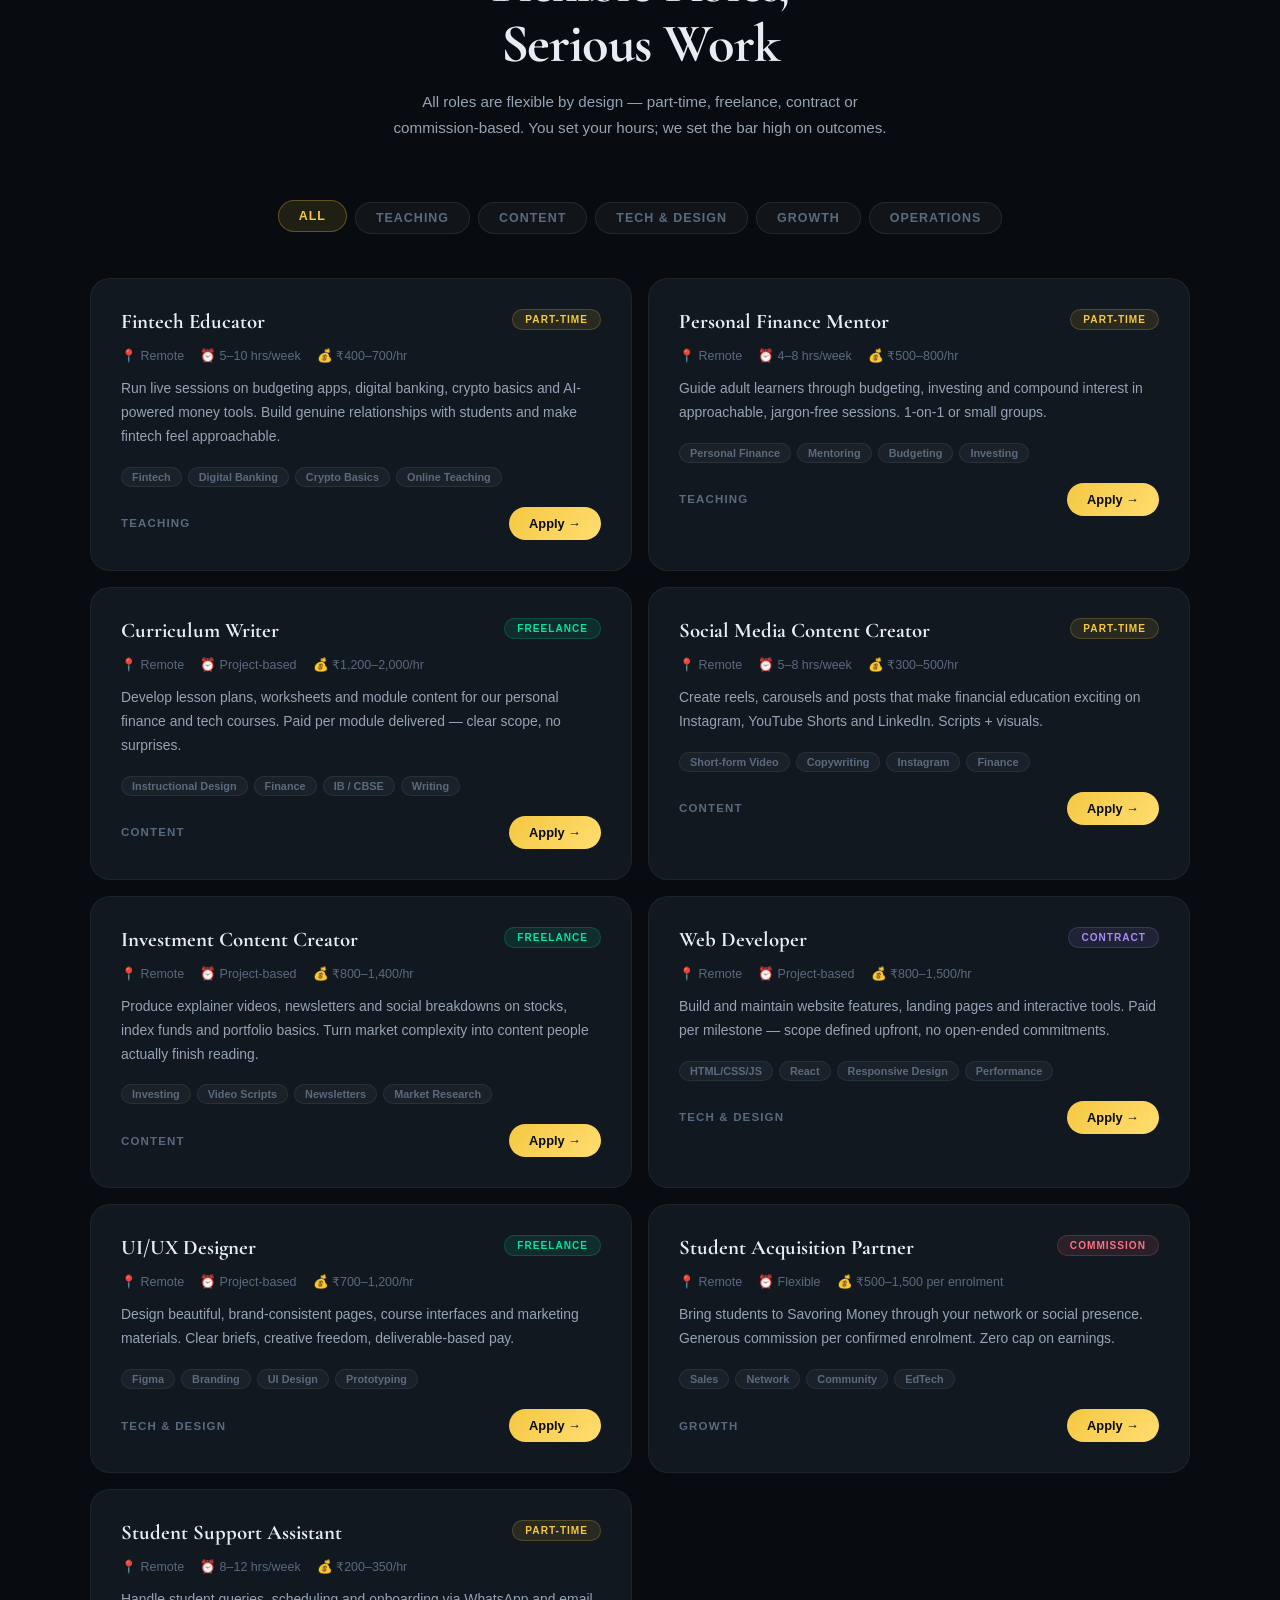
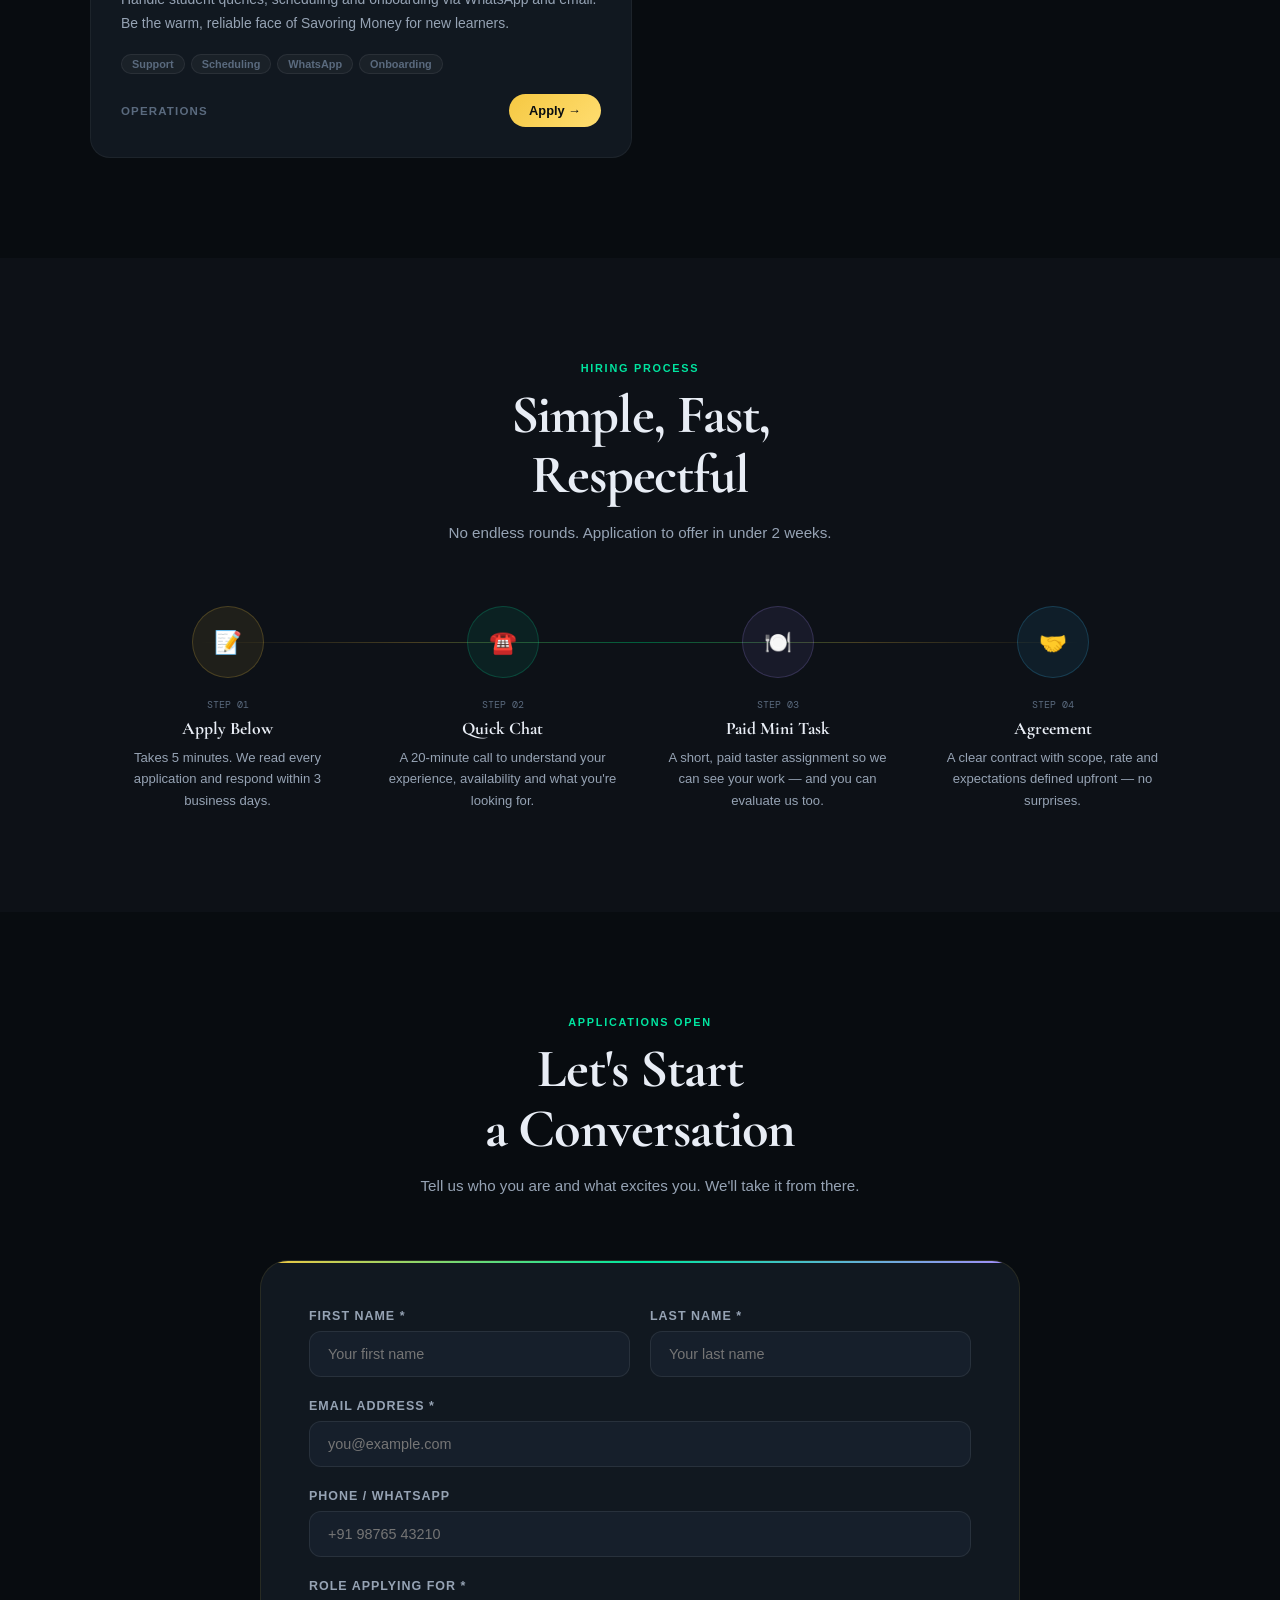
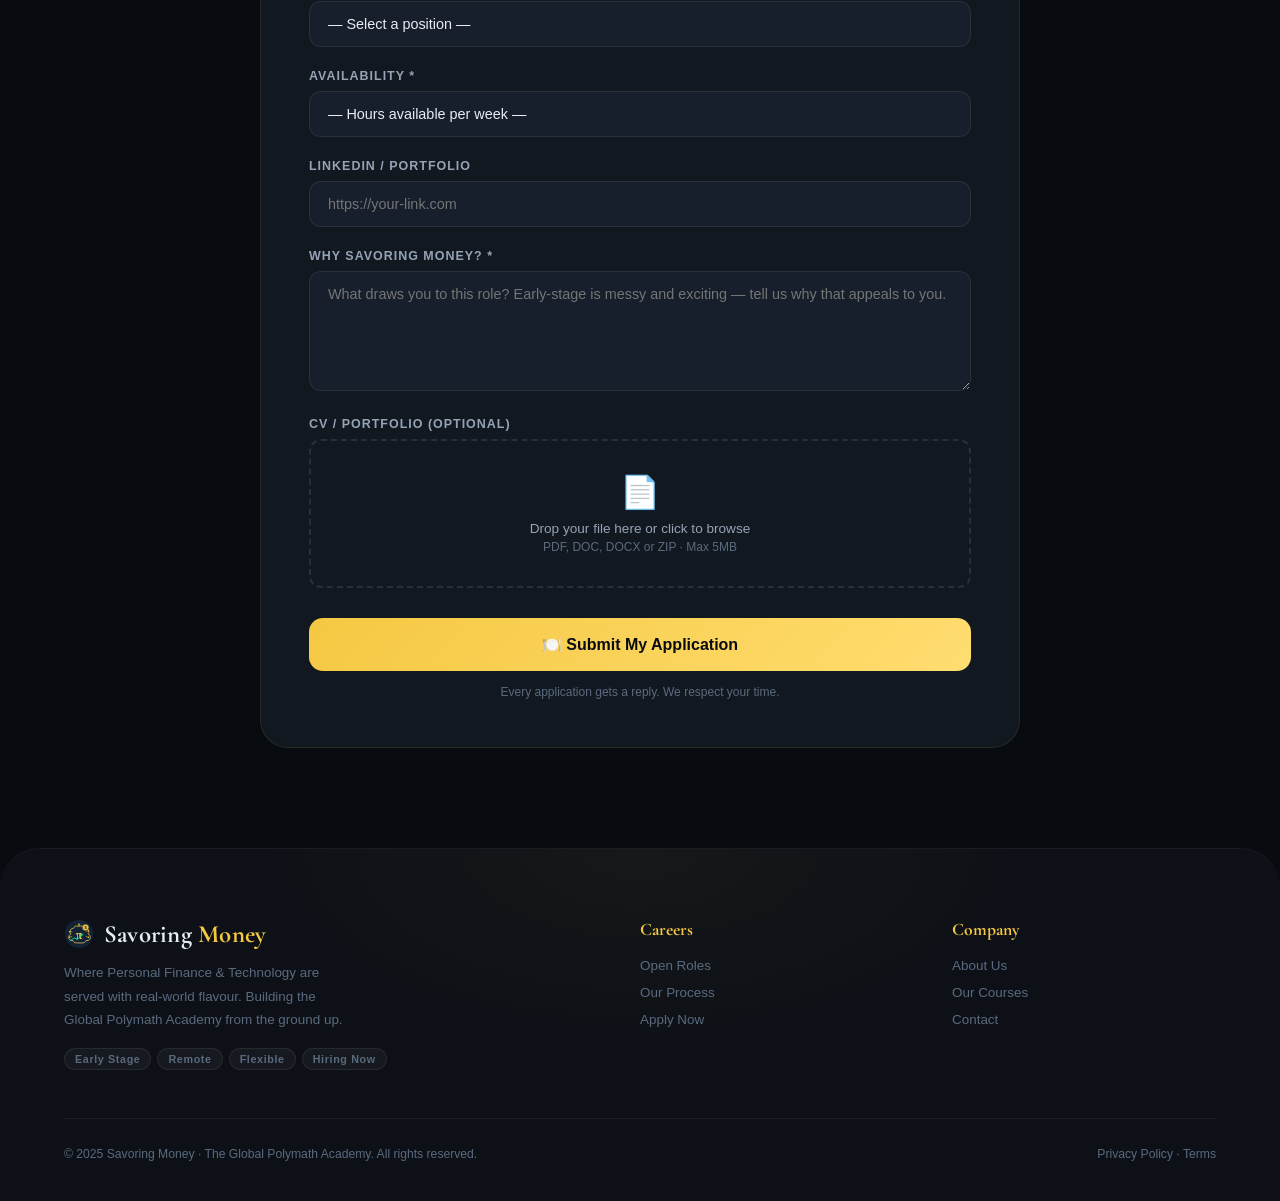
==== commit 18e42ed1: "Rebrand as pure personal finance + tech education site Removes leftover SAT/Algebra/Geometry math co" ====
--- a/Savoring_Money_Careers.htm
+++ b/Savoring_Money_Careers.htm
@@ -4,57 +4,26 @@
 <meta charset="UTF-8">
 <meta name="viewport" content="width=device-width, initial-scale=1.0">
 <title>Careers | Savoring Money — The Global Polymath Academy</title>
+<link rel="icon" type="image/svg+xml" href="favicon.svg">
 <link href="https://fonts.googleapis.com/css2?family=Cormorant+Garamond:ital,wght@0,400;0,600;0,700;1,400;1,700&family=Cabinet+Grotesk:wght@300;400;500;700;800&family=DM+Mono:wght@400;500&display=swap" rel="stylesheet">
+<link rel="stylesheet" href="style.css">
 <style>
-:root{--bg:#080c10;--bg2:#0d1117;--surface:#111820;--surface2:#161f2b;--gold:#f5c842;--gold2:#ffdd70;--emerald:#00e5a0;--emerald2:#00c87d;--emerald-dim:#005f3d;--violet:#a78bfa;--cyan:#38bdf8;--rose:#fb7185;--text:#e8edf5;--text2:#96a3b4;--text3:#5a6a7e;--ease:cubic-bezier(.4,0,.2,1);--spring:cubic-bezier(.34,1.56,.64,1);}
-*,*::before,*::after{margin:0;padding:0;box-sizing:border-box;}html{scroll-behavior:smooth;}
-body{font-family:'Cabinet Grotesk',sans-serif;background:var(--bg);color:var(--text);overflow-x:hidden;}
-h1,h2,h3,h4,h5{font-family:'Cormorant Garamond',serif;line-height:1.1;}
-::-webkit-scrollbar{width:5px;}::-webkit-scrollbar-track{background:var(--bg2);}::-webkit-scrollbar-thumb{background:linear-gradient(var(--gold),var(--emerald));border-radius:5px;}
-.bg-aura{position:fixed;inset:0;z-index:0;pointer-events:none;overflow:hidden;}
-.aura-orb{position:absolute;border-radius:50%;filter:blur(120px);animation:orbDrift 20s ease-in-out infinite;}
-.aura-orb:nth-child(1){width:600px;height:600px;background:radial-gradient(circle,rgba(245,200,66,.07),transparent 70%);top:-200px;right:-100px;animation-duration:22s;}
-.aura-orb:nth-child(2){width:500px;height:500px;background:radial-gradient(circle,rgba(0,229,160,.06),transparent 70%);bottom:-150px;left:-100px;animation-delay:-8s;animation-duration:18s;}
-.aura-orb:nth-child(3){width:400px;height:400px;background:radial-gradient(circle,rgba(167,139,250,.05),transparent 70%);top:40%;left:40%;animation-delay:-4s;animation-duration:25s;}
-@keyframes orbDrift{0%,100%{transform:translate(0,0) scale(1);}33%{transform:translate(60px,-40px) scale(1.1);}66%{transform:translate(-40px,60px) scale(.95);}}
-body::after{content:'';position:fixed;inset:0;z-index:9999;pointer-events:none;background-image:url("data:image/svg+xml,%3Csvg xmlns='http://www.w3.org/2000/svg' width='300' height='300'%3E%3Cfilter id='n'%3E%3CfeTurbulence type='fractalNoise' baseFrequency='0.8' numOctaves='4' stitchTiles='stitch'/%3E%3C/filter%3E%3Crect width='100%25' height='100%25' filter='url(%23n)' opacity='0.04'/%3E%3C/svg%3E");opacity:.35;}
-nav{position:fixed;top:0;left:0;right:0;z-index:1000;display:flex;align-items:center;justify-content:space-between;padding:0 5%;height:70px;background:rgba(8,12,16,.7);backdrop-filter:blur(24px);border-bottom:1px solid rgba(245,200,66,.08);transition:background .4s;}
-nav.solid{background:rgba(8,12,16,.95);border-color:rgba(245,200,66,.15);}
-.nav-logo{font-family:'Cormorant Garamond',serif;font-size:1.55rem;font-weight:700;color:var(--text);text-decoration:none;display:flex;align-items:center;gap:3px;}
-.nav-logo .l-ing{color:var(--text2);}.nav-logo .l-mon{color:var(--gold);}.nav-logo .l-ey{color:var(--gold2);}
+/* ═══════════════════════════════════════
+   CAREERS PAGE — PAGE-SPECIFIC STYLES
+   (shared tokens, reset, nav, hero, buttons, footer live in style.css)
+═══════════════════════════════════════ */
 .nav-right{display:flex;align-items:center;gap:12px;}
 .nav-back{color:var(--text2);text-decoration:none;font-size:.85rem;font-weight:500;padding:7px 15px;border-radius:30px;border:1px solid rgba(255,255,255,.1);transition:color .2s;}
 .nav-back:hover{color:var(--text);}
-.nav-cta{background:linear-gradient(135deg,var(--gold),var(--gold2));color:var(--bg);font-weight:700;font-size:.85rem;padding:9px 22px;border-radius:30px;text-decoration:none;transition:transform .2s;}
-.nav-cta:hover{transform:translateY(-2px);}
-.hero{position:relative;z-index:1;min-height:100vh;display:flex;flex-direction:column;align-items:center;justify-content:center;text-align:center;padding:120px 5% 80px;overflow:hidden;}
-.hero-grid{position:absolute;inset:0;pointer-events:none;background-image:linear-gradient(rgba(245,200,66,.04) 1px,transparent 1px),linear-gradient(90deg,rgba(245,200,66,.04) 1px,transparent 1px);background-size:60px 60px;mask-image:radial-gradient(ellipse 80% 70% at 50% 50%,black 40%,transparent 100%);animation:gridShift 8s linear infinite;}
-@keyframes gridShift{0%{background-position:0 0;}100%{background-position:60px 60px;}}
-.hero-eyebrow{display:inline-flex;align-items:center;gap:8px;font-size:.72rem;font-weight:700;letter-spacing:.14em;text-transform:uppercase;color:var(--emerald);background:rgba(0,229,160,.08);border:1px solid rgba(0,229,160,.2);padding:6px 18px;border-radius:30px;margin-bottom:32px;animation:popIn .6s var(--spring) both;}
-.live-pill{width:7px;height:7px;border-radius:50%;background:var(--emerald);box-shadow:0 0 8px var(--emerald);animation:blink 1.5s infinite;}
-@keyframes blink{0%,100%{opacity:1;}50%{opacity:.3;}}
-.hero h1{font-size:clamp(3rem,8vw,6rem);font-weight:700;line-height:1;letter-spacing:-.03em;margin-bottom:24px;animation:fadeUp .8s .1s var(--ease) both;}
-.h1-line1{display:block;color:var(--text);}
-.h1-line2{display:block;background:linear-gradient(135deg,var(--gold) 0%,var(--gold2) 30%,var(--emerald) 70%,var(--cyan) 100%);-webkit-background-clip:text;-webkit-text-fill-color:transparent;background-clip:text;background-size:200% auto;animation:gradShift 4s linear infinite;}
-@keyframes gradShift{0%{background-position:0% 50%;}100%{background-position:200% 50%;}}
-.hero-sub{font-size:clamp(1rem,2vw,1.15rem);color:var(--text2);max-width:620px;margin:0 auto 44px;line-height:1.8;animation:fadeUp .8s .2s var(--ease) both;}
-.hero-btns{display:flex;gap:14px;justify-content:center;flex-wrap:wrap;animation:fadeUp .8s .3s var(--ease) both;}
-.btn-gold{display:inline-flex;align-items:center;gap:8px;background:linear-gradient(135deg,var(--gold),var(--gold2));color:var(--bg);font-weight:700;font-size:.9rem;padding:15px 34px;border-radius:50px;text-decoration:none;border:none;cursor:pointer;transition:transform .25s var(--spring);}
-.btn-gold:hover{transform:translateY(-3px) scale(1.03);}
-.btn-ghost{display:inline-flex;align-items:center;gap:8px;background:transparent;color:var(--text);font-weight:500;font-size:.9rem;padding:15px 34px;border-radius:50px;text-decoration:none;border:1px solid rgba(255,255,255,.15);cursor:pointer;transition:border-color .25s,background .25s,transform .25s var(--spring);}
-.btn-ghost:hover{border-color:rgba(255,255,255,.35);background:rgba(255,255,255,.05);transform:translateY(-2px);}
+.hero{padding:120px 5% 80px;}
+.hero-eyebrow{color:var(--emerald);background:rgba(0,229,160,.08);border-color:rgba(0,229,160,.2);}
+.scroll-line{background:linear-gradient(var(--emerald),transparent);}
 .hero-pills{display:flex;gap:10px;justify-content:center;flex-wrap:wrap;margin-top:44px;padding-top:36px;border-top:1px solid rgba(255,255,255,.07);animation:fadeUp .8s .4s var(--ease) both;}
 .hero-pill{display:inline-flex;align-items:center;gap:7px;font-size:.78rem;font-weight:700;letter-spacing:.06em;text-transform:uppercase;padding:8px 18px;border-radius:30px;}
 .pill-contract{background:rgba(167,139,250,.1);color:var(--violet);border:1px solid rgba(167,139,250,.2);}
 .pill-part{background:rgba(245,200,66,.1);color:var(--gold);border:1px solid rgba(245,200,66,.2);}
 .pill-freelance{background:rgba(0,229,160,.1);color:var(--emerald);border:1px solid rgba(0,229,160,.2);}
 .pill-commission{background:rgba(251,113,133,.1);color:var(--rose);border:1px solid rgba(251,113,133,.2);}
-.scroll-cue{position:absolute;bottom:36px;left:50%;transform:translateX(-50%);display:flex;flex-direction:column;align-items:center;gap:8px;color:var(--text3);font-size:.7rem;letter-spacing:.1em;text-transform:uppercase;animation:fadeIn 1.5s 1.5s both;}
-.scroll-line{width:1px;height:44px;background:linear-gradient(var(--emerald),transparent);animation:scrollPulse 2s ease-in-out infinite;}
-@keyframes scrollPulse{0%,100%{opacity:.3;height:44px;}50%{opacity:1;height:60px;}}
-@keyframes popIn{from{opacity:0;transform:scale(.8);}to{opacity:1;transform:scale(1);}}
-@keyframes fadeUp{from{opacity:0;transform:translateY(28px);}to{opacity:1;transform:translateY(0);}}
-@keyframes fadeIn{from{opacity:0;}to{opacity:1;}}
 .founder-section{position:relative;z-index:1;padding:80px 5%;background:var(--bg2);}
 .founder-card{max-width:820px;margin:0 auto;background:linear-gradient(135deg,#0a1f15,#0d1a10);border:1px solid rgba(0,229,160,.18);border-radius:28px;padding:48px;display:grid;grid-template-columns:auto 1fr;gap:36px;align-items:start;position:relative;overflow:hidden;}
 .founder-card::before{content:'';position:absolute;top:0;left:0;right:0;height:2px;background:linear-gradient(90deg,var(--emerald),var(--gold));}
@@ -62,17 +31,7 @@
 .founder-quote{font-family:'Cormorant Garamond',serif;font-size:1.35rem;font-style:italic;color:var(--text);line-height:1.65;margin-bottom:16px;}
 .founder-name{font-size:.8rem;font-weight:700;letter-spacing:.1em;text-transform:uppercase;color:var(--emerald);}
 .founder-title{font-size:.78rem;color:var(--text3);margin-top:2px;}
-.ticker-wrap{position:relative;z-index:1;border-top:1px solid rgba(255,255,255,.05);border-bottom:1px solid rgba(255,255,255,.05);background:rgba(0,229,160,.03);padding:14px 0;overflow:hidden;}
-.ticker{display:flex;width:max-content;animation:tickerRoll 35s linear infinite;}
-.ticker-item{white-space:nowrap;padding:0 40px;font-size:.78rem;font-weight:700;letter-spacing:.1em;text-transform:uppercase;color:var(--gold);opacity:.65;display:flex;align-items:center;gap:16px;}
-.ticker-item::after{content:'◆';font-size:.5rem;}
-@keyframes tickerRoll{0%{transform:translateX(0);}100%{transform:translateX(-50%);}}
-.section{padding:100px 5%;position:relative;z-index:1;}
-.section-tag{display:inline-block;font-size:.68rem;font-weight:700;letter-spacing:.16em;text-transform:uppercase;color:var(--emerald);margin-bottom:12px;}
 .section-tag.gold{color:var(--gold);}
-.section-head{text-align:center;margin-bottom:60px;}
-.section-head h2{font-size:clamp(2.2rem,4.5vw,3.4rem);color:var(--text);letter-spacing:-.02em;}
-.section-head p{margin-top:14px;color:var(--text2);font-size:.95rem;max-width:560px;margin-left:auto;margin-right:auto;line-height:1.75;}
 .roles-section{background:var(--bg);padding:100px 5%;position:relative;z-index:1;}
 .role-filter{display:flex;gap:8px;flex-wrap:wrap;justify-content:center;margin-bottom:44px;}
 .rfab{font-size:.78rem;font-weight:700;letter-spacing:.08em;text-transform:uppercase;padding:8px 20px;border-radius:30px;background:rgba(255,255,255,.04);border:1px solid rgba(255,255,255,.08);color:var(--text3);cursor:pointer;transition:all .2s var(--spring);}
@@ -116,7 +75,6 @@
 .apply-wrap{max-width:760px;margin:0 auto;}
 .apply-card{background:var(--surface);border-radius:28px;padding:48px;border:1px solid rgba(245,200,66,.1);position:relative;overflow:hidden;}
 .apply-card::before{content:'';position:absolute;top:0;left:0;right:0;height:2px;background:linear-gradient(90deg,var(--gold),var(--emerald),var(--violet));}
-.form-row{display:grid;grid-template-columns:1fr 1fr;gap:20px;}
 .form-group{margin-bottom:22px;}
 .form-group label{display:block;font-size:.78rem;font-weight:700;letter-spacing:.08em;text-transform:uppercase;color:var(--text2);margin-bottom:8px;}
 .form-group input,.form-group select,.form-group textarea{width:100%;padding:14px 18px;background:var(--surface2);border:1px solid rgba(255,255,255,.08);border-radius:12px;color:var(--text);font-family:'Cabinet Grotesk',sans-serif;font-size:.9rem;outline:none;transition:border-color .2s;appearance:none;}
@@ -130,35 +88,51 @@
 .upload-zone p{font-size:.85rem;color:var(--text2);}
 .upload-zone span{font-size:.75rem;color:var(--text3);display:block;margin-top:4px;}
 .upload-filename{font-size:.82rem;color:var(--emerald);margin-top:8px;display:none;}
-.form-submit{width:100%;padding:17px;border:none;border-radius:14px;background:linear-gradient(135deg,var(--gold),var(--gold2));color:var(--bg);font-family:'Cabinet Grotesk',sans-serif;font-size:1rem;font-weight:800;cursor:pointer;transition:transform .25s var(--spring);margin-top:8px;}
-.form-submit:hover{transform:translateY(-3px) scale(1.02);}
 .form-note{text-align:center;font-size:.75rem;color:var(--text3);margin-top:14px;}
 .success-msg{display:none;text-align:center;padding:32px;background:rgba(0,229,160,.06);border:1px solid rgba(0,229,160,.2);border-radius:16px;margin-top:20px;}
 .success-msg h3{font-size:1.6rem;color:var(--emerald);margin-bottom:8px;}
 .success-msg p{font-size:.9rem;color:var(--text2);}
-footer{background:var(--bg2);color:var(--text);padding:70px 5% 40px;border-radius:40px 40px 0 0;position:relative;z-index:1;border-top:1px solid rgba(255,255,255,.05);}
-.footer-grid{display:grid;grid-template-columns:2fr 1fr 1fr;gap:48px;padding-bottom:48px;border-bottom:1px solid rgba(255,255,255,.06);margin-bottom:28px;}
-.footer-logo{font-family:'Cormorant Garamond',serif;font-size:1.6rem;font-weight:700;text-decoration:none;display:block;margin-bottom:12px;background:linear-gradient(135deg,var(--gold),var(--gold2));-webkit-background-clip:text;-webkit-text-fill-color:transparent;background-clip:text;}
-.footer-brand p{font-size:.84rem;color:var(--text3);line-height:1.75;max-width:280px;}
-.fbadges{display:flex;flex-wrap:wrap;gap:6px;margin-top:16px;}
-.fbadge{font-size:.67rem;font-weight:600;padding:4px 10px;border-radius:20px;background:rgba(255,255,255,.04);border:1px solid rgba(255,255,255,.07);color:var(--text3);}
-.footer-col h5{font-family:'Cormorant Garamond',serif;font-size:1.1rem;color:var(--gold);margin-bottom:16px;}
-.footer-col ul{list-style:none;display:flex;flex-direction:column;gap:9px;}
-.footer-col ul li a{color:var(--text3);text-decoration:none;font-size:.84rem;transition:color .2s;}
-.footer-col ul li a:hover{color:var(--gold2);}
-.footer-bottom{display:flex;justify-content:space-between;flex-wrap:wrap;gap:12px;}
-.footer-bottom p{font-size:.76rem;color:var(--text3);}
-.reveal{opacity:0;transform:translateY(28px);transition:opacity .7s var(--ease),transform .7s var(--ease);}
-.reveal.visible{opacity:1;transform:translateY(0);}
-@media(max-width:1024px){.roles-grid{grid-template-columns:1fr;}.process-steps{grid-template-columns:repeat(2,1fr);gap:40px;}.process-steps::before{display:none;}.footer-grid{grid-template-columns:1fr 1fr;}}
-@media(max-width:768px){.form-row{grid-template-columns:1fr;}.founder-card{grid-template-columns:1fr;}.process-steps{grid-template-columns:1fr;}.footer-grid{grid-template-columns:1fr;}.apply-card{padding:28px 22px;}.section,.roles-section,.process-section,.apply-section,.founder-section{padding:70px 5%;}}
+.footer-grid{grid-template-columns:2fr 1fr 1fr;}
+@media(max-width:1024px){.roles-grid{grid-template-columns:1fr;}.process-steps{grid-template-columns:repeat(2,1fr);gap:40px;}.process-steps::before{display:none;}}
+@media(max-width:768px){.founder-card{grid-template-columns:1fr;}.process-steps{grid-template-columns:1fr;}.apply-card{padding:28px 22px;}.roles-section,.process-section,.apply-section,.founder-section{padding:70px 5%;}}
 </style>
 </head>
 <body>
 <div class="bg-aura"><div class="aura-orb"></div><div class="aura-orb"></div><div class="aura-orb"></div></div>
+
+<!-- Shared brand logo icon (circuit-board brain + pi + coin + rising chart) -->
+<svg width="0" height="0" style="position:absolute" aria-hidden="true">
+  <symbol id="sm-logo-icon" viewBox="0 0 64 64">
+    <circle cx="32" cy="32" r="30" fill="#142238"/>
+    <path d="M20 20c-4 0-7 3-7 7 0 3 2 5 2 5-3 1-5 4-5 7 0 4 3 7 7 7h2c1 3 4 5 7 5h14c3 0 6-2 7-5h2c4 0 7-3 7-7 0-3-2-6-5-7 0 0 2-2 2-5 0-4-3-7-7-7-1-3-4-5-7-5H27c-3 0-6 2-7 5z" fill="none" stroke="#f5c842" stroke-width="1.6" stroke-linejoin="round"/>
+    <g stroke="#f5c842" stroke-width="1.2" stroke-linecap="round" opacity="0.85">
+      <line x1="17" y1="27" x2="12" y2="27"/>
+      <line x1="17" y1="37" x2="12" y2="39"/>
+      <line x1="47" y1="27" x2="52" y2="25"/>
+      <line x1="47" y1="37" x2="52" y2="39"/>
+      <line x1="32" y1="16" x2="32" y2="11"/>
+    </g>
+    <g fill="#f5c842">
+      <circle cx="12" cy="27" r="1.6"/>
+      <circle cx="12" cy="39" r="1.6"/>
+      <circle cx="52" cy="25" r="1.6"/>
+      <circle cx="52" cy="39" r="1.6"/>
+      <circle cx="32" cy="11" r="1.6"/>
+    </g>
+    <text x="32" y="42" font-family="Georgia, 'Times New Roman', serif" font-size="25" font-weight="700" fill="#f5c842" text-anchor="middle">&#960;</text>
+    <circle cx="46" cy="18" r="7" fill="#f5c842" stroke="#142238" stroke-width="1"/>
+    <text x="46" y="21.5" font-family="Arial, sans-serif" font-size="9" font-weight="700" fill="#142238" text-anchor="middle">$</text>
+    <polyline points="14,46 22,40 28,44 40,32" fill="none" stroke="#00e5a0" stroke-width="2" stroke-linecap="round" stroke-linejoin="round"/>
+    <polygon points="40,32 33.5,33.5 38.5,38" fill="#00e5a0"/>
+  </symbol>
+</svg>
+
 <nav id="nav">
-  <a href="#" class="nav-logo"><span class="l-sav">Sav</span><span class="l-ing">oring</span>&nbsp;<span class="l-mon">Mon</span><span class="l-ey">ey</span></a>
-  <div class="nav-right"><a href="#" class="nav-back">← Main Site</a><a href="#apply" class="nav-cta">Apply Now →</a></div>
+  <a href="Savoring_Money_Website.htm" class="nav-logo brand-logo">
+    <svg class="brand-icon" width="32" height="32" aria-hidden="true"><use href="#sm-logo-icon"></use></svg>
+    <span class="brand-word">SAVORING <em>MONEY</em></span>
+  </a>
+  <div class="nav-right"><a href="Savoring_Money_Website.htm" class="nav-back">← Main Site</a><a href="#apply" class="nav-cta">Apply Now →</a></div>
 </nav>
 <section class="hero" id="home">
   <div class="hero-grid"></div>
@@ -199,11 +173,11 @@
   </div>
   <div class="roles-grid">
     <div class="role-card reveal" data-dept="teaching">
-      <div class="role-top"><div class="role-title">Maths Tutor (Grades 6–12)</div><span class="role-badge badge-part">Part-Time</span></div>
+      <div class="role-top"><div class="role-title">Fintech Educator</div><span class="role-badge badge-part">Part-Time</span></div>
       <div class="role-meta"><span>📍 Remote</span><span>⏰ 5–10 hrs/week</span><span>💰 ₹400–700/hr</span></div>
-      <p class="role-desc">Conduct live online sessions in algebra, geometry, statistics and financial maths. Build genuine relationships with students and make abstract concepts click.</p>
-      <div class="role-tags"><span class="role-tag">Algebra</span><span class="role-tag">Statistics</span><span class="role-tag">CBSE / IGCSE</span><span class="role-tag">Online Teaching</span></div>
-      <div class="role-footer"><span class="role-dept">Teaching</span><a href="#apply" class="apply-btn" onclick="selectRole('Maths Tutor (Grades 6–12)')">Apply →</a></div>
+      <p class="role-desc">Run live sessions on budgeting apps, digital banking, crypto basics and AI-powered money tools. Build genuine relationships with students and make fintech feel approachable.</p>
+      <div class="role-tags"><span class="role-tag">Fintech</span><span class="role-tag">Digital Banking</span><span class="role-tag">Crypto Basics</span><span class="role-tag">Online Teaching</span></div>
+      <div class="role-footer"><span class="role-dept">Teaching</span><a href="#apply" class="apply-btn" onclick="selectRole('Fintech Educator')">Apply →</a></div>
     </div>
     <div class="role-card reveal" data-dept="teaching">
       <div class="role-top"><div class="role-title">Personal Finance Mentor</div><span class="role-badge badge-part">Part-Time</span></div>
@@ -215,7 +189,7 @@
     <div class="role-card reveal" data-dept="content">
       <div class="role-top"><div class="role-title">Curriculum Writer</div><span class="role-badge badge-freelance">Freelance</span></div>
       <div class="role-meta"><span>📍 Remote</span><span>⏰ Project-based</span><span>💰 ₹1,200–2,000/hr</span></div>
-      <p class="role-desc">Develop lesson plans, worksheets and module content for our finance and maths courses. Paid per module delivered — clear scope, no surprises.</p>
+      <p class="role-desc">Develop lesson plans, worksheets and module content for our personal finance and tech courses. Paid per module delivered — clear scope, no surprises.</p>
       <div class="role-tags"><span class="role-tag">Instructional Design</span><span class="role-tag">Finance</span><span class="role-tag">IB / CBSE</span><span class="role-tag">Writing</span></div>
       <div class="role-footer"><span class="role-dept">Content</span><a href="#apply" class="apply-btn" onclick="selectRole('Curriculum Writer')">Apply →</a></div>
     </div>
@@ -225,6 +199,13 @@
       <p class="role-desc">Create reels, carousels and posts that make financial education exciting on Instagram, YouTube Shorts and LinkedIn. Scripts + visuals.</p>
       <div class="role-tags"><span class="role-tag">Short-form Video</span><span class="role-tag">Copywriting</span><span class="role-tag">Instagram</span><span class="role-tag">Finance</span></div>
       <div class="role-footer"><span class="role-dept">Content</span><a href="#apply" class="apply-btn" onclick="selectRole('Social Media Content Creator')">Apply →</a></div>
+    </div>
+    <div class="role-card reveal" data-dept="content">
+      <div class="role-top"><div class="role-title">Investment Content Creator</div><span class="role-badge badge-freelance">Freelance</span></div>
+      <div class="role-meta"><span>📍 Remote</span><span>⏰ Project-based</span><span>💰 ₹800–1,400/hr</span></div>
+      <p class="role-desc">Produce explainer videos, newsletters and social breakdowns on stocks, index funds and portfolio basics. Turn market complexity into content people actually finish reading.</p>
+      <div class="role-tags"><span class="role-tag">Investing</span><span class="role-tag">Video Scripts</span><span class="role-tag">Newsletters</span><span class="role-tag">Market Research</span></div>
+      <div class="role-footer"><span class="role-dept">Content</span><a href="#apply" class="apply-btn" onclick="selectRole('Investment Content Creator')">Apply →</a></div>
     </div>
     <div class="role-card reveal" data-dept="tech">
       <div class="role-top"><div class="role-title">Web Developer</div><span class="role-badge badge-contract">Contract</span></div>
@@ -279,7 +260,7 @@
         <label>Role Applying For *</label>
         <select id="role-select">
           <option value="">— Select a position —</option>
-          <option>Maths Tutor (Grades 6–12)</option><option>Personal Finance Mentor</option><option>Curriculum Writer</option><option>Social Media Content Creator</option><option>Web Developer</option><option>UI/UX Designer</option><option>Student Acquisition Partner</option><option>Student Support Assistant</option><option>Other / Open Application</option>
+          <option>Fintech Educator</option><option>Personal Finance Mentor</option><option>Curriculum Writer</option><option>Social Media Content Creator</option><option>Investment Content Creator</option><option>Web Developer</option><option>UI/UX Designer</option><option>Student Acquisition Partner</option><option>Student Support Assistant</option><option>Other / Open Application</option>
         </select>
       </div>
       <div class="form-group">
@@ -313,7 +294,14 @@
 </section>
 <footer>
   <div class="footer-grid">
-    <div class="footer-brand"><a href="#" class="footer-logo">Savoring Money</a><p>Where Mathematics, Finance & Technology are served with real-world flavour. Building the Global Polymath Academy from the ground up.</p><div class="fbadges"><span class="fbadge">Early Stage</span><span class="fbadge">Remote</span><span class="fbadge">Flexible</span><span class="fbadge">Hiring Now</span></div></div>
+    <div class="footer-brand">
+      <div class="brand-logo">
+        <svg class="brand-icon" width="30" height="30" aria-hidden="true"><use href="#sm-logo-icon"></use></svg>
+        <span class="brand-word">Savoring <em>Money</em></span>
+      </div>
+      <p>Where Personal Finance &amp; Technology are served with real-world flavour. Building the Global Polymath Academy from the ground up.</p>
+      <div class="fbadges"><span class="fbadge">Early Stage</span><span class="fbadge">Remote</span><span class="fbadge">Flexible</span><span class="fbadge">Hiring Now</span></div>
+    </div>
     <div class="footer-col"><h5>Careers</h5><ul><li><a href="#roles">Open Roles</a></li><li><a href="#process">Our Process</a></li><li><a href="#apply">Apply Now</a></li></ul></div>
     <div class="footer-col"><h5>Company</h5><ul><li><a href="#">About Us</a></li><li><a href="#">Our Courses</a></li><li><a href="#">Contact</a></li></ul></div>
   </div>
--- a/style.css
+++ b/style.css
@@ -0,0 +1,544 @@
+/* ═══════════════════════════════════════════════════════════
+   SAVORING MONEY — SHARED STYLESHEET
+   Design system used across index.html, Savoring_Money_Website.htm,
+   Savoring_Money_Careers.htm and SavoringMoney_ATS.html.
+═══════════════════════════════════════════════════════════ */
+
+/* ═══════════════════════════════════════
+   DESIGN TOKENS
+═══════════════════════════════════════ */
+:root {
+  --bg:        #080c10;
+  --bg2:       #0d1117;
+  --surface:   #111820;
+  --surface2:  #161f2b;
+  --surface3:  #1d2838;
+  --gold:      #f5c842;
+  --gold2:     #ffdd70;
+  --gold-dim:  #a8892d;
+  --emerald:   #00e5a0;
+  --emerald2:  #00c87d;
+  --emerald-dim:#005f3d;
+  --coral:     #ff6b6b;
+  --violet:    #a78bfa;
+  --cyan:      #38bdf8;
+  --sky:       #0ea5e9;
+  --rose:      #fb7185;
+  --navy:      #142238;
+  --text:      #e8edf5;
+  --text2:     #96a3b4;
+  --text3:     #5a6a7e;
+  --ease:      cubic-bezier(.4,0,.2,1);
+  --spring:    cubic-bezier(.34,1.56,.64,1);
+  --bounce:    cubic-bezier(.68,-0.55,.27,1.55);
+}
+
+*,*::before,*::after{margin:0;padding:0;box-sizing:border-box;}
+html{scroll-behavior:smooth;}
+body{
+  font-family:'Cabinet Grotesk',sans-serif;
+  background:var(--bg);
+  color:var(--text);
+  overflow-x:hidden;
+  min-height:100vh;
+}
+h1,h2,h3,h4{font-family:'Cormorant Garamond',serif;line-height:1.1;}
+::-webkit-scrollbar{width:5px;}
+::-webkit-scrollbar-track{background:var(--bg2);}
+::-webkit-scrollbar-thumb{background:linear-gradient(var(--gold),var(--emerald));border-radius:5px;}
+
+/* ═══════════════════════════════════════
+   ANIMATED GRADIENT BACKGROUND
+═══════════════════════════════════════ */
+.bg-aura{position:fixed;inset:0;z-index:0;pointer-events:none;overflow:hidden;}
+.aura-orb{position:absolute;border-radius:50%;filter:blur(120px);animation:orbDrift 20s ease-in-out infinite;}
+.aura-orb:nth-child(1){width:600px;height:600px;background:radial-gradient(circle,rgba(245,200,66,.07),transparent 70%);top:-200px;right:-100px;animation-delay:0s;animation-duration:22s;}
+.aura-orb:nth-child(2){width:500px;height:500px;background:radial-gradient(circle,rgba(0,229,160,.06),transparent 70%);bottom:-150px;left:-100px;animation-delay:-8s;animation-duration:18s;}
+.aura-orb:nth-child(3){width:400px;height:400px;background:radial-gradient(circle,rgba(167,139,250,.05),transparent 70%);top:40%;left:40%;animation-delay:-4s;animation-duration:25s;}
+@keyframes orbDrift{0%,100%{transform:translate(0,0) scale(1);}33%{transform:translate(60px,-40px) scale(1.1);}66%{transform:translate(-40px,60px) scale(0.95);}}
+
+#particleCanvas{position:fixed;inset:0;z-index:0;pointer-events:none;opacity:.5;}
+
+body::after{
+  content:'';position:fixed;inset:0;z-index:9999;pointer-events:none;
+  background-image:url("data:image/svg+xml,%3Csvg xmlns='http://www.w3.org/2000/svg' width='300' height='300'%3E%3Cfilter id='n'%3E%3CfeTurbulence type='fractalNoise' baseFrequency='0.8' numOctaves='4' stitchTiles='stitch'/%3E%3C/filter%3E%3Crect width='100%25' height='100%25' filter='url(%23n)' opacity='0.04'/%3E%3C/svg%3E");
+  opacity:.35;
+}
+
+/* ═══════════════════════════════════════
+   BRAND LOGO (SVG icon + wordmark)
+═══════════════════════════════════════ */
+.brand-logo{display:inline-flex;align-items:center;gap:10px;text-decoration:none;}
+.brand-icon{flex-shrink:0;display:block;}
+.brand-word{font-family:'Cormorant Garamond',serif;font-weight:700;font-size:1.35rem;letter-spacing:.01em;color:var(--text);white-space:nowrap;}
+.brand-word em{font-style:normal;color:var(--gold);}
+footer .brand-word{font-size:1.55rem;}
+footer .brand-logo{margin-bottom:12px;}
+.nav-logo.brand-logo{gap:10px;}
+
+/* ═══════════════════════════════════════
+   NAVIGATION
+═══════════════════════════════════════ */
+nav{
+  position:fixed;top:0;left:0;right:0;z-index:1000;
+  display:flex;align-items:center;justify-content:space-between;
+  padding:0 5%;height:70px;
+  background:rgba(8,12,16,.7);
+  backdrop-filter:blur(24px);
+  border-bottom:1px solid rgba(245,200,66,.08);
+  transition:background .4s,border-color .4s;
+}
+nav.solid{background:rgba(8,12,16,.95);border-color:rgba(245,200,66,.15);}
+.nav-logo{font-family:'Cormorant Garamond',serif;font-size:1.55rem;font-weight:700;color:var(--text);text-decoration:none;display:flex;align-items:center;gap:3px;}
+.nav-logo .l-sav{color:var(--text);}
+.nav-logo .l-or{color:var(--gold);}
+.nav-logo .l-ing{color:var(--text2);}
+.nav-logo .l-mon{color:var(--gold);}
+.nav-logo .l-ey{color:var(--gold2);}
+.nav-badge{font-family:'DM Mono',monospace;font-size:.6rem;background:rgba(245,200,66,.12);color:var(--gold-dim);padding:2px 8px;border-radius:20px;margin-left:10px;border:1px solid rgba(245,200,66,.2);}
+.nav-links{display:flex;align-items:center;gap:4px;}
+.nav-links a{color:var(--text2);text-decoration:none;font-size:.85rem;font-weight:500;padding:7px 15px;border-radius:30px;transition:color .2s,background .2s;position:relative;}
+.nav-links a::after{content:'';position:absolute;bottom:5px;left:50%;right:50%;height:1.5px;background:var(--gold);transition:left .3s var(--ease),right .3s var(--ease);border-radius:2px;}
+.nav-links a:hover{color:var(--text);}
+.nav-links a:hover::after{left:15px;right:15px;}
+.nav-cta{background:linear-gradient(135deg,var(--gold),var(--gold2)) !important;color:var(--bg) !important;font-weight:700 !important;border-radius:30px;padding:9px 22px !important;box-shadow:0 0 20px rgba(245,200,66,.25);transition:transform .2s,box-shadow .2s !important;}
+.nav-cta::after{display:none !important;}
+.nav-cta:hover{transform:translateY(-2px);box-shadow:0 0 40px rgba(245,200,66,.4) !important;}
+.hamburger{display:none;flex-direction:column;gap:5px;background:none;border:none;cursor:pointer;padding:5px;}
+.hamburger span{display:block;width:22px;height:2px;background:var(--text);border-radius:2px;transition:.3s;}
+
+/* ═══════════════════════════════════════
+   BUTTONS (shared)
+═══════════════════════════════════════ */
+.btn-gold{display:inline-flex;align-items:center;gap:8px;background:linear-gradient(135deg,var(--gold),var(--gold2));color:var(--bg);font-weight:700;font-size:.9rem;padding:15px 34px;border-radius:50px;text-decoration:none;border:none;cursor:pointer;box-shadow:0 0 30px rgba(245,200,66,.3);transition:transform .25s var(--spring),box-shadow .25s;position:relative;overflow:hidden;}
+.btn-gold::before{content:'';position:absolute;inset:0;background:linear-gradient(135deg,rgba(255,255,255,.2),transparent);opacity:0;transition:opacity .3s;}
+.btn-gold:hover{transform:translateY(-3px) scale(1.03);box-shadow:0 0 50px rgba(245,200,66,.5);}
+.btn-gold:hover::before{opacity:1;}
+.btn-ghost{display:inline-flex;align-items:center;gap:8px;background:transparent;color:var(--text);font-weight:500;font-size:.9rem;padding:15px 34px;border-radius:50px;text-decoration:none;border:1px solid rgba(255,255,255,.15);cursor:pointer;transition:border-color .25s,background .25s,transform .25s var(--spring);}
+.btn-ghost:hover{border-color:rgba(255,255,255,.35);background:rgba(255,255,255,.05);transform:translateY(-2px);}
+.btn-emerald{display:inline-flex;align-items:center;gap:8px;background:linear-gradient(135deg,var(--emerald2),var(--emerald));color:var(--bg);font-weight:700;font-size:.9rem;padding:15px 34px;border-radius:50px;text-decoration:none;border:none;cursor:pointer;box-shadow:0 0 30px rgba(0,229,160,.25);transition:transform .25s var(--spring),box-shadow .25s;}
+.btn-emerald:hover{transform:translateY(-3px) scale(1.03);box-shadow:0 0 50px rgba(0,229,160,.45);}
+.btn-primary{padding:11px 22px;border-radius:10px;background:linear-gradient(135deg,var(--gold),var(--gold2));color:var(--bg);font-family:'Cabinet Grotesk',sans-serif;font-size:.85rem;font-weight:800;border:none;cursor:pointer;transition:transform .2s var(--spring);text-decoration:none;display:inline-block;}
+.btn-primary:hover{transform:translateY(-2px);}
+
+/* ═══════════════════════════════════════
+   HERO
+═══════════════════════════════════════ */
+.hero{
+  position:relative;z-index:1;min-height:100vh;
+  display:flex;flex-direction:column;align-items:center;justify-content:center;
+  text-align:center;padding:100px 5% 80px;overflow:hidden;
+}
+.hero-grid{
+  position:absolute;inset:0;pointer-events:none;
+  background-image:linear-gradient(rgba(245,200,66,.04) 1px,transparent 1px),linear-gradient(90deg,rgba(245,200,66,.04) 1px,transparent 1px);
+  background-size:60px 60px;
+  mask-image:radial-gradient(ellipse 80% 70% at 50% 50%,black 40%,transparent 100%);
+  animation:gridShift 8s linear infinite;
+}
+@keyframes gridShift{0%{background-position:0 0;}100%{background-position:60px 60px;}}
+.hero-eyebrow{display:inline-flex;align-items:center;gap:8px;font-size:.72rem;font-weight:700;letter-spacing:.14em;text-transform:uppercase;color:var(--gold);background:rgba(245,200,66,.08);border:1px solid rgba(245,200,66,.2);padding:6px 18px;border-radius:30px;margin-bottom:32px;animation:popIn .6s var(--spring) both;}
+.live-pill{width:7px;height:7px;border-radius:50%;background:var(--emerald);box-shadow:0 0 8px var(--emerald);animation:blink 1.5s infinite;}
+@keyframes blink{0%,100%{opacity:1;box-shadow:0 0 8px var(--emerald);}50%{opacity:.3;box-shadow:none;}}
+.hero h1{font-size:clamp(3rem,8vw,6.5rem);font-weight:700;line-height:1.0;letter-spacing:-0.03em;margin-bottom:24px;animation:fadeUp .8s .1s var(--ease) both;}
+.h1-line1{display:block;color:var(--text);}
+.h1-line2{display:block;background:linear-gradient(135deg,var(--gold) 0%,var(--gold2) 30%,var(--emerald) 70%,var(--cyan) 100%);-webkit-background-clip:text;-webkit-text-fill-color:transparent;background-clip:text;background-size:200% auto;animation:gradShift 4s linear infinite;}
+@keyframes gradShift{0%{background-position:0% 50%;}100%{background-position:200% 50%;}}
+.hero-sub{font-size:clamp(1rem,2vw,1.2rem);color:var(--text2);max-width:580px;margin:0 auto 44px;line-height:1.75;font-weight:400;animation:fadeUp .8s .2s var(--ease) both;}
+.hero-btns{display:flex;gap:14px;justify-content:center;flex-wrap:wrap;animation:fadeUp .8s .3s var(--ease) both;}
+.hero-stats{display:flex;gap:50px;justify-content:center;flex-wrap:wrap;margin-top:72px;padding-top:48px;border-top:1px solid rgba(255,255,255,.07);animation:fadeUp .8s .45s var(--ease) both;}
+.stat,.stat-item{text-align:center;}
+.stat-num{font-family:'Cormorant Garamond',serif;font-size:2.8rem;font-weight:700;line-height:1;background:linear-gradient(135deg,var(--gold),var(--gold2));-webkit-background-clip:text;-webkit-text-fill-color:transparent;background-clip:text;}
+.stat-label{font-size:.72rem;font-weight:700;letter-spacing:.12em;text-transform:uppercase;color:var(--text3);margin-top:5px;}
+.scroll-cue{position:absolute;bottom:36px;left:50%;transform:translateX(-50%);display:flex;flex-direction:column;align-items:center;gap:8px;color:var(--text3);font-size:.7rem;letter-spacing:.1em;text-transform:uppercase;animation:fadeIn 1.5s 1.5s both;}
+.scroll-line{width:1px;height:44px;background:linear-gradient(var(--gold),transparent);animation:scrollPulse 2s ease-in-out infinite;}
+@keyframes scrollPulse{0%,100%{opacity:.3;height:44px;}50%{opacity:1;height:60px;}}
+@keyframes popIn{from{opacity:0;transform:scale(.8);}to{opacity:1;transform:scale(1);}}
+@keyframes fadeUp{from{opacity:0;transform:translateY(28px);}to{opacity:1;transform:translateY(0);}}
+@keyframes fadeIn{from{opacity:0;}to{opacity:1;}}
+
+/* Simple hub-page hero variant (index.html) */
+.hero-title{font-size:clamp(3.5rem,9vw,8rem);font-weight:700;line-height:.95;margin-bottom:28px;animation:fadeUp .8s .15s var(--ease) both;}
+.hero-title .hl-gold{background:linear-gradient(135deg,var(--gold),var(--gold2));-webkit-background-clip:text;-webkit-text-fill-color:transparent;background-clip:text;}
+.hero-title .hl-em{background:linear-gradient(135deg,var(--emerald),var(--cyan));-webkit-background-clip:text;-webkit-text-fill-color:transparent;background-clip:text;}
+
+/* ═══════════════════════════════════════
+   TICKER
+═══════════════════════════════════════ */
+.ticker-wrap{position:relative;z-index:1;border-top:1px solid rgba(255,255,255,.05);border-bottom:1px solid rgba(255,255,255,.05);background:rgba(245,200,66,.04);padding:14px 0;overflow:hidden;}
+.ticker{display:flex;width:max-content;animation:tickerRoll 30s linear infinite;}
+.ticker-item{white-space:nowrap;padding:0 40px;font-size:.78rem;font-weight:700;letter-spacing:.1em;text-transform:uppercase;color:var(--gold);opacity:.65;display:flex;align-items:center;gap:16px;}
+.ticker-item::after{content:'◆';font-size:.5rem;}
+@keyframes tickerRoll{0%{transform:translateX(0);}100%{transform:translateX(-50%);}}
+
+/* ═══════════════════════════════════════
+   SECTION SHARED
+═══════════════════════════════════════ */
+.section{padding:100px 5%;position:relative;z-index:1;}
+.section-tag{display:inline-block;font-size:.68rem;font-weight:700;letter-spacing:.16em;text-transform:uppercase;color:var(--emerald);margin-bottom:12px;}
+.section-head{text-align:center;margin-bottom:60px;}
+.section-head h2{font-size:clamp(2.2rem,4.5vw,3.4rem);color:var(--text);letter-spacing:-0.02em;}
+.section-head p{margin-top:14px;color:var(--text2);font-size:.95rem;max-width:500px;margin-left:auto;margin-right:auto;line-height:1.75;}
+
+/* Hub-page section header variant (index.html) */
+.section-header{text-align:center;margin-bottom:64px;}
+.section-title{font-size:clamp(2rem,4vw,3.5rem);font-weight:700;color:var(--text);}
+.section-title span{color:var(--gold);}
+.sep{width:60px;height:2px;background:linear-gradient(90deg,var(--gold),var(--emerald));margin:0 auto 24px;border-radius:2px;}
+
+/* ═══════════════════════════════════════
+   WHY CHOOSE US (USP SECTION)
+═══════════════════════════════════════ */
+.usp-section{background:var(--bg2);padding:100px 5%;position:relative;z-index:1;overflow:hidden;}
+.usp-section::before{content:'';position:absolute;bottom:-200px;left:-200px;width:600px;height:600px;border-radius:50%;background:radial-gradient(circle,rgba(0,229,160,.05),transparent 70%);pointer-events:none;}
+.usp-grid{display:grid;grid-template-columns:repeat(3,1fr);gap:16px;max-width:1200px;margin:0 auto;}
+.usp-card{background:var(--surface);border-radius:20px;padding:30px 26px;border:1px solid rgba(255,255,255,.05);position:relative;overflow:hidden;transition:transform .3s var(--spring),box-shadow .3s,border-color .3s;}
+.usp-card::before{content:'';position:absolute;top:0;left:0;right:0;height:2px;background:linear-gradient(90deg,var(--gold),var(--emerald));transform:scaleX(0);transform-origin:left;transition:transform .4s var(--ease);}
+.usp-card:hover{transform:translateY(-6px);box-shadow:0 20px 50px rgba(0,0,0,.4);border-color:rgba(245,200,66,.1);}
+.usp-card:hover::before{transform:scaleX(1);}
+.usp-icon-wrap{width:54px;height:54px;border-radius:14px;display:flex;align-items:center;justify-content:center;font-size:1.5rem;background:rgba(245,200,66,.07);border:1px solid rgba(245,200,66,.12);margin-bottom:18px;transition:transform .3s var(--spring),background .3s;}
+.usp-card:hover .usp-icon-wrap{transform:scale(1.12) rotate(-5deg);background:rgba(245,200,66,.14);}
+.usp-card:nth-child(2) .usp-icon-wrap,.usp-card:nth-child(5) .usp-icon-wrap{background:rgba(0,229,160,.07);border-color:rgba(0,229,160,.12);}
+.usp-card:nth-child(2):hover .usp-icon-wrap,.usp-card:nth-child(5):hover .usp-icon-wrap{background:rgba(0,229,160,.14);}
+.usp-card:nth-child(3) .usp-icon-wrap,.usp-card:nth-child(6) .usp-icon-wrap{background:rgba(167,139,250,.07);border-color:rgba(167,139,250,.12);}
+.usp-card:nth-child(3):hover .usp-icon-wrap,.usp-card:nth-child(6):hover .usp-icon-wrap{background:rgba(167,139,250,.14);}
+.usp-card h3{font-size:1.15rem;font-weight:700;color:var(--text);margin-bottom:9px;}
+.usp-card p{font-size:.85rem;color:var(--text2);line-height:1.72;}
+.usp-number{position:absolute;top:22px;right:22px;font-family:'DM Mono',monospace;font-size:.7rem;color:var(--text3);opacity:.4;font-weight:500;}
+
+/* ═══════════════════════════════════════
+   ACADEMY PILLARS (BENTO)
+═══════════════════════════════════════ */
+.pillars-bg{background:var(--bg);}
+.bento-grid{display:grid;grid-template-columns:repeat(3,1fr);gap:14px;}
+.bento-card{background:var(--surface);border-radius:22px;padding:28px;border:1px solid rgba(255,255,255,.05);position:relative;overflow:hidden;cursor:default;transition:transform .3s var(--spring),box-shadow .3s,border-color .3s;}
+.bento-card::before{content:'';position:absolute;inset:0;border-radius:22px;background:linear-gradient(135deg,var(--gold),var(--emerald),var(--violet));opacity:0;transition:opacity .4s;-webkit-mask:linear-gradient(#fff 0 0) content-box,linear-gradient(#fff 0 0);-webkit-mask-composite:xor;mask-composite:exclude;padding:1px;}
+.bento-card::after{content:'';position:absolute;top:-50%;left:-60%;width:40%;height:200%;background:linear-gradient(90deg,transparent,rgba(255,255,255,.04),transparent);transform:skewX(-20deg);transition:left .6s var(--ease);}
+.bento-card:hover{transform:translateY(-6px);box-shadow:0 20px 50px rgba(0,0,0,.4);}
+.bento-card:hover::before{opacity:1;}
+.bento-card:hover::after{left:120%;}
+.bento-card.featured{background:linear-gradient(135deg,#0a1f15,#112a1e);border-color:rgba(0,229,160,.15);}
+.bento-card.featured::before{background:linear-gradient(135deg,var(--emerald),var(--gold));}
+.bento-card.featured:hover{box-shadow:0 20px 50px rgba(0,229,160,.15);}
+.bento-card.wide{grid-column:span 2;}
+.card-icon{font-size:2rem;display:block;margin-bottom:14px;transition:transform .3s var(--spring);}
+.bento-card:hover .card-icon{transform:scale(1.2) rotate(-5deg);}
+.card-badge{display:inline-block;font-size:.63rem;font-weight:700;letter-spacing:.12em;text-transform:uppercase;background:rgba(245,200,66,.1);color:var(--gold);border:1px solid rgba(245,200,66,.2);padding:3px 10px;border-radius:20px;margin-bottom:10px;}
+.bento-card.featured .card-badge{background:rgba(0,229,160,.1);color:var(--emerald);border-color:rgba(0,229,160,.2);}
+.bento-card h3{font-size:1.2rem;font-weight:700;color:var(--text);margin-bottom:8px;}
+.bento-card p{font-size:.86rem;line-height:1.7;color:var(--text2);}
+.lang-progress{margin-top:14px;}
+.lang-progress-row{display:flex;justify-content:space-between;font-size:.73rem;color:var(--text3);margin-bottom:5px;}
+.prog-track{height:5px;background:rgba(255,255,255,.07);border-radius:10px;overflow:hidden;}
+.prog-bar{height:100%;border-radius:10px;background:linear-gradient(90deg,var(--gold),var(--emerald));width:0%;transition:width 1.8s var(--ease);}
+
+/* ═══════════════════════════════════════
+   COURSES SECTION
+═══════════════════════════════════════ */
+.courses-section{background:var(--bg2);padding:100px 5%;position:relative;z-index:1;overflow:hidden;}
+.courses-section::after{content:'';position:absolute;top:-300px;right:-300px;width:700px;height:700px;border-radius:50%;background:radial-gradient(circle,rgba(56,189,248,.04),transparent 70%);pointer-events:none;}
+
+.course-tabs{display:flex;gap:8px;flex-wrap:wrap;justify-content:center;margin-bottom:44px;}
+.ctab{font-size:.78rem;font-weight:700;letter-spacing:.08em;text-transform:uppercase;padding:8px 20px;border-radius:30px;background:rgba(255,255,255,.04);border:1px solid rgba(255,255,255,.08);color:var(--text3);cursor:pointer;transition:background .2s,border-color .2s,color .2s,transform .2s var(--spring);}
+.ctab:hover,.ctab.active{background:rgba(245,200,66,.1);border-color:rgba(245,200,66,.3);color:var(--gold);transform:translateY(-2px);}
+
+.courses-grid{display:grid;grid-template-columns:repeat(4,1fr);gap:14px;max-width:1300px;margin:0 auto;}
+.course-card{background:var(--surface);border-radius:20px;padding:26px 22px;border:1px solid rgba(255,255,255,.05);position:relative;overflow:hidden;transition:transform .3s var(--spring),box-shadow .3s,border-color .3s;cursor:default;}
+.course-card::before{content:'';position:absolute;bottom:0;left:0;right:0;height:2px;opacity:0;transition:opacity .3s;}
+.course-card:hover{transform:translateY(-6px);box-shadow:0 20px 50px rgba(0,0,0,.4);}
+.course-card:hover::before{opacity:1;}
+
+.course-card[data-cat="finance"]{border-left:3px solid var(--gold);}
+.course-card[data-cat="finance"]::before{background:linear-gradient(90deg,var(--gold),var(--emerald));}
+.course-card[data-cat="science"]{border-left:3px solid var(--violet);}
+.course-card[data-cat="science"]::before{background:linear-gradient(90deg,var(--violet),var(--cyan));}
+.course-card[data-cat="english"]{border-left:3px solid var(--coral);}
+.course-card[data-cat="english"]::before{background:linear-gradient(90deg,var(--coral),var(--rose));}
+.course-card[data-cat="tech"]{border-left:3px solid var(--cyan);}
+.course-card[data-cat="tech"]::before{background:linear-gradient(90deg,var(--cyan),var(--violet));}
+
+.course-emoji{font-size:1.9rem;margin-bottom:12px;display:block;transition:transform .3s var(--spring);}
+.course-card:hover .course-emoji{transform:scale(1.2) rotate(-8deg);}
+
+.course-flag{font-size:.65rem;font-weight:700;letter-spacing:.1em;text-transform:uppercase;padding:3px 10px;border-radius:20px;display:inline-block;margin-bottom:10px;background:rgba(255,255,255,.05);border:1px solid rgba(255,255,255,.08);color:var(--text3);}
+.course-card h3{font-size:1.05rem;font-weight:700;color:var(--text);margin-bottom:8px;}
+.course-card p{font-size:.82rem;color:var(--text2);line-height:1.65;}
+
+.course-card.hidden{display:none;}
+
+/* ═══════════════════════════════════════
+   DEMO CTA STRIP
+═══════════════════════════════════════ */
+.demo-strip{position:relative;z-index:1;padding:80px 5%;text-align:center;background:linear-gradient(135deg,#070d14,#0d1a12,#070d14);background-size:300% 300%;animation:gradBG 10s ease-in-out infinite;overflow:hidden;}
+@keyframes gradBG{0%,100%{background-position:0% 50%;}50%{background-position:100% 50%;}}
+.demo-strip::before{content:'';position:absolute;inset:0;background:radial-gradient(ellipse 70% 60% at 50% 50%,rgba(245,200,66,.07),transparent);pointer-events:none;}
+.demo-border-t{position:absolute;top:0;left:0;right:0;height:1px;background:linear-gradient(90deg,transparent,var(--gold),transparent);}
+.demo-border-b{position:absolute;bottom:0;left:0;right:0;height:1px;background:linear-gradient(90deg,transparent,var(--emerald),transparent);}
+.demo-strip h2{font-size:clamp(2rem,4vw,3rem);color:var(--text);margin-bottom:14px;position:relative;z-index:1;}
+.demo-strip h2 em{color:var(--gold);font-style:normal;}
+.demo-strip p{color:var(--text2);font-size:.95rem;max-width:500px;margin:0 auto 34px;line-height:1.75;position:relative;z-index:1;}
+.demo-btns{display:flex;gap:14px;justify-content:center;flex-wrap:wrap;position:relative;z-index:1;}
+
+/* ═══════════════════════════════════════
+   LIVE LESSON VIEWER
+═══════════════════════════════════════ */
+.viewer-section{background:var(--bg);padding:100px 5%;position:relative;z-index:1;overflow:hidden;}
+.viewer-section::before{content:'';position:absolute;top:0;left:0;right:0;height:1px;background:linear-gradient(90deg,transparent,var(--gold),transparent);}
+.viewer-section::after{content:'';position:absolute;bottom:0;left:0;right:0;height:1px;background:linear-gradient(90deg,transparent,var(--emerald),transparent);}
+.viewer-grid{display:grid;grid-template-columns:1.5fr 1fr;gap:40px;max-width:1200px;margin:0 auto;position:relative;z-index:1;}
+.viewer-tag{display:inline-flex;align-items:center;gap:8px;font-size:.7rem;font-weight:700;letter-spacing:.12em;text-transform:uppercase;color:var(--coral);background:rgba(255,107,107,.1);border:1px solid rgba(255,107,107,.2);padding:5px 14px;border-radius:20px;margin-bottom:16px;}
+.rec-dot{width:7px;height:7px;border-radius:50%;background:var(--coral);box-shadow:0 0 8px var(--coral);animation:blink 1.5s infinite;}
+.viewer-title{font-size:clamp(1.8rem,3.5vw,2.6rem);color:var(--text);margin-bottom:24px;letter-spacing:-0.02em;}
+.viewer-title span{color:var(--gold);}
+.video-box{width:100%;aspect-ratio:16/9;background:#040a06;border-radius:18px;border:1px solid rgba(0,229,160,.15);position:relative;overflow:hidden;display:flex;align-items:center;justify-content:center;box-shadow:0 0 60px rgba(0,229,160,.08),inset 0 0 60px rgba(0,0,0,.5);cursor:pointer;}
+.video-box::before{content:'';position:absolute;inset:0;background:repeating-linear-gradient(0deg,transparent,transparent 2px,rgba(0,229,160,.015) 2px,rgba(0,229,160,.015) 4px);animation:scanMove 8s linear infinite;}
+@keyframes scanMove{0%{background-position:0 0;}100%{background-position:0 400px;}}
+.video-box::after{content:'';position:absolute;inset:0;background:radial-gradient(ellipse at 20% 50%,rgba(0,229,160,.12) 0%,transparent 50%),radial-gradient(ellipse at 80% 50%,rgba(245,200,66,.06) 0%,transparent 50%);}
+.video-inner{position:relative;z-index:2;text-align:center;}
+.play-ring{width:80px;height:80px;border-radius:50%;display:flex;align-items:center;justify-content:center;margin:0 auto 14px;background:rgba(0,229,160,.15);border:2px solid rgba(0,229,160,.4);animation:ringPulse 2s ease-in-out infinite;transition:transform .2s var(--spring);cursor:pointer;}
+.video-box:hover .play-ring{transform:scale(1.1);}
+@keyframes ringPulse{0%,100%{box-shadow:0 0 0 0 rgba(0,229,160,.3),0 0 20px rgba(0,229,160,.2);}50%{box-shadow:0 0 0 14px rgba(0,229,160,.0),0 0 40px rgba(0,229,160,.3);}}
+.play-ring svg{width:28px;height:28px;fill:var(--emerald);margin-left:4px;}
+.video-meta{font-size:.8rem;color:rgba(255,255,255,.45);line-height:1.6;}
+.viewer-desc{margin-top:20px;color:var(--text2);font-size:.9rem;line-height:1.8;}
+.interact-panel{background:var(--surface);border:1px solid rgba(255,255,255,.07);border-radius:22px;padding:28px;display:flex;flex-direction:column;gap:22px;}
+.interact-panel h3{font-size:1.5rem;color:var(--text);}
+.interact-panel>p{font-size:.85rem;color:var(--text2);}
+.math-card{background:var(--bg);border-radius:16px;padding:22px;border:1px solid rgba(255,255,255,.06);}
+.math-card strong{color:var(--gold);font-size:.88rem;display:block;margin-bottom:8px;}
+.math-card p{font-size:.85rem;color:var(--text2);line-height:1.65;margin-bottom:10px;}
+.math-input{width:100%;padding:11px 14px;background:var(--surface2);border:1.5px solid rgba(255,255,255,.08);border-radius:10px;color:var(--text);font-family:'DM Mono',monospace;font-size:.9rem;outline:none;transition:border-color .2s,box-shadow .2s;}
+.math-input:focus{border-color:var(--emerald);box-shadow:0 0 0 3px rgba(0,229,160,.1);}
+.submit-btn{width:100%;padding:12px;margin-top:8px;background:linear-gradient(135deg,var(--emerald2),var(--emerald));color:var(--bg);border:none;border-radius:10px;font-weight:800;font-size:.88rem;cursor:pointer;font-family:'Cabinet Grotesk',sans-serif;transition:transform .2s var(--spring),box-shadow .2s;box-shadow:0 0 20px rgba(0,229,160,.2);}
+.submit-btn:hover{transform:scale(1.03);box-shadow:0 0 35px rgba(0,229,160,.35);}
+.hint-btn{width:100%;padding:10px;margin-top:6px;background:rgba(245,200,66,.07);color:var(--gold);border:1px solid rgba(245,200,66,.15);border-radius:10px;font-size:.82rem;font-weight:600;cursor:pointer;font-family:'Cabinet Grotesk',sans-serif;transition:.2s;}
+.hint-btn:hover{background:rgba(245,200,66,.12);}
+.feedback-msg{font-size:.82rem;font-weight:600;padding:9px 13px;border-radius:9px;display:none;margin-top:4px;}
+.feedback-msg.correct{background:rgba(0,229,160,.1);color:var(--emerald);border:1px solid rgba(0,229,160,.2);display:block;}
+.feedback-msg.wrong{background:rgba(255,107,107,.1);color:var(--coral);border:1px solid rgba(255,107,107,.2);display:block;}
+.feedback-msg.hint{background:rgba(245,200,66,.08);color:var(--gold);border:1px solid rgba(245,200,66,.2);display:block;}
+.resource-list{display:flex;flex-direction:column;gap:7px;}
+.resource-link{display:flex;align-items:center;gap:10px;color:var(--text2);text-decoration:none;font-size:.83rem;padding:9px 12px;border-radius:10px;border:1px solid rgba(255,255,255,.05);background:rgba(255,255,255,.02);transition:.2s;}
+.resource-link:hover{color:var(--gold);border-color:rgba(245,200,66,.2);background:rgba(245,200,66,.04);}
+
+/* ═══════════════════════════════════════
+   CALCULATOR
+═══════════════════════════════════════ */
+.calc-section{background:var(--bg2);padding:100px 5%;position:relative;z-index:1;overflow:hidden;}
+.calc-section::before{content:'';position:absolute;top:-300px;right:-300px;width:700px;height:700px;border-radius:50%;background:radial-gradient(circle,rgba(245,200,66,.06),transparent 70%);pointer-events:none;animation:orbDrift 15s ease-in-out infinite;}
+.calc-grid{display:grid;grid-template-columns:1fr 1.1fr;gap:30px;max-width:1100px;margin:0 auto;align-items:start;}
+.calc-panel{background:var(--surface);border-radius:22px;padding:34px;border:1px solid rgba(255,255,255,.06);}
+.calc-field{margin-bottom:22px;}
+.calc-label{display:flex;justify-content:space-between;font-size:.75rem;font-weight:700;letter-spacing:.08em;text-transform:uppercase;color:var(--text3);margin-bottom:7px;}
+.calc-label span{color:var(--gold);font-family:'DM Mono',monospace;}
+.calc-input{width:100%;padding:12px 15px;background:var(--surface2);border:1.5px solid rgba(255,255,255,.07);border-radius:11px;color:var(--text);font-family:'DM Mono',monospace;font-size:.95rem;outline:none;transition:.2s;}
+.calc-input:focus{border-color:var(--gold);box-shadow:0 0 0 3px rgba(245,200,66,.08);}
+.calc-range{-webkit-appearance:none;appearance:none;width:100%;height:4px;border-radius:4px;background:var(--surface3);outline:none;cursor:pointer;margin-top:8px;}
+.calc-range::-webkit-slider-thumb{-webkit-appearance:none;width:18px;height:18px;border-radius:50%;background:linear-gradient(135deg,var(--gold),var(--gold2));cursor:pointer;border:2px solid var(--bg);box-shadow:0 0 10px rgba(245,200,66,.5);}
+select.calc-input{cursor:pointer;}
+select.calc-input option{background:var(--surface2);color:var(--text);}
+.calc-results{background:linear-gradient(160deg,#0d1a14,#0a1520);border-radius:22px;padding:34px;border:1px solid rgba(0,229,160,.12);box-shadow:0 0 40px rgba(0,229,160,.05);position:relative;overflow:hidden;}
+.calc-results::before{content:'';position:absolute;top:-100px;right:-100px;width:300px;height:300px;border-radius:50%;background:radial-gradient(circle,rgba(0,229,160,.08),transparent 70%);pointer-events:none;}
+.result-main{text-align:center;padding:28px 0 24px;border-bottom:1px solid rgba(255,255,255,.07);margin-bottom:24px;}
+.result-label{font-size:.72rem;font-weight:700;letter-spacing:.12em;text-transform:uppercase;color:rgba(255,255,255,.35);margin-bottom:10px;}
+.result-amount{font-family:'Cormorant Garamond',serif;font-size:clamp(2.5rem,5vw,3.8rem);font-weight:700;color:var(--gold);line-height:1;text-shadow:0 0 30px rgba(245,200,66,.3);transition:transform .4s var(--spring);}
+.result-amount.bump{animation:numBump .4s var(--spring);}
+@keyframes numBump{0%{transform:scale(1);}50%{transform:scale(1.08);}100%{transform:scale(1);}}
+.breakdown{display:flex;flex-direction:column;gap:14px;margin-bottom:24px;}
+.breakdown-row{display:flex;justify-content:space-between;align-items:center;}
+.b-label{font-size:.83rem;color:rgba(255,255,255,.45);}
+.b-val{font-family:'DM Mono',monospace;font-size:.88rem;color:var(--text);font-weight:500;}
+.b-val.accent{color:var(--emerald);}
+.b-val.gold{color:var(--gold);}
+.bar-chart-wrap{margin-top:20px;}
+.bar-chart-label{font-size:.7rem;font-weight:700;letter-spacing:.1em;text-transform:uppercase;color:rgba(255,255,255,.3);margin-bottom:8px;}
+.bar-chart{height:10px;border-radius:10px;background:rgba(255,255,255,.06);overflow:hidden;display:flex;}
+.bar-p{height:100%;background:rgba(255,255,255,.35);transition:width 1.2s var(--ease);}
+.bar-i{height:100%;background:linear-gradient(90deg,var(--gold),var(--emerald));transition:width 1.2s var(--ease);}
+.bar-legend{display:flex;gap:18px;margin-top:7px;}
+.bar-legend span{font-size:.7rem;color:rgba(255,255,255,.35);display:flex;align-items:center;gap:5px;}
+.bar-legend span::before{content:'';display:inline-block;width:10px;height:4px;border-radius:2px;}
+.bl-p::before{background:rgba(255,255,255,.35);}
+.bl-i::before{background:linear-gradient(90deg,var(--gold),var(--emerald));}
+.formula-box{margin-top:20px;background:rgba(0,0,0,.25);border:1px solid rgba(255,255,255,.06);border-radius:12px;padding:14px;font-family:'DM Mono',monospace;font-size:.78rem;color:var(--emerald);line-height:1.8;text-align:center;}
+
+/* ═══════════════════════════════════════
+   MISSION STRIP
+═══════════════════════════════════════ */
+.mission-strip{position:relative;z-index:1;padding:80px 5%;text-align:center;overflow:hidden;background:linear-gradient(135deg,#0c1a12,#13100a,#0c1a12);background-size:300% 300%;animation:gradBG 8s ease-in-out infinite;}
+.mission-strip::before{content:'';position:absolute;inset:0;background:radial-gradient(ellipse 80% 60% at 50% 50%,rgba(245,200,66,.08),transparent);pointer-events:none;}
+.mission-border-top{position:absolute;top:0;left:0;right:0;height:1px;background:linear-gradient(90deg,transparent,var(--gold),transparent);}
+.mission-border-bot{position:absolute;bottom:0;left:0;right:0;height:1px;background:linear-gradient(90deg,transparent,var(--emerald),transparent);}
+.mission-quote{font-family:'Cormorant Garamond',serif;font-size:clamp(1.5rem,3.5vw,2.6rem);font-style:italic;color:var(--text);max-width:800px;margin:0 auto 18px;line-height:1.4;position:relative;z-index:1;}
+.mission-quote em{color:var(--gold);}
+.mission-attr{font-size:.78rem;font-weight:700;letter-spacing:.12em;text-transform:uppercase;color:var(--text3);position:relative;z-index:1;}
+
+/* ═══════════════════════════════════════
+   WORKSHEET VAULT
+═══════════════════════════════════════ */
+.vault-section{background:var(--bg);padding:100px 5%;position:relative;z-index:1;}
+.vault-scroll{display:flex;gap:16px;overflow-x:auto;padding:8px 0 24px;scrollbar-width:thin;scrollbar-color:rgba(255,255,255,.08) transparent;}
+.vault-scroll::-webkit-scrollbar{height:3px;}
+.vault-scroll::-webkit-scrollbar-thumb{background:rgba(255,255,255,.08);border-radius:3px;}
+.ws-card{min-width:270px;flex-shrink:0;background:var(--surface);border-radius:20px;padding:26px;border:1px solid rgba(255,255,255,.05);border-left:3px solid var(--gold);transition:transform .3s var(--spring),box-shadow .3s,border-left-color .3s;position:relative;overflow:hidden;}
+.ws-card::after{content:'';position:absolute;inset:0;background:linear-gradient(135deg,rgba(245,200,66,.04),transparent);opacity:0;transition:opacity .3s;}
+.ws-card:hover{transform:translateY(-6px);box-shadow:0 20px 45px rgba(0,0,0,.35);}
+.ws-card:hover::after{opacity:1;}
+.ws-card:nth-child(even){border-left-color:var(--emerald);}
+.ws-card:nth-child(3n){border-left-color:var(--violet);}
+.ws-icon{font-size:1.8rem;margin-bottom:12px;display:block;transition:transform .3s var(--spring);}
+.ws-card:hover .ws-icon{transform:scale(1.2) rotate(-8deg);}
+.ws-tag{font-size:.65rem;font-weight:700;letter-spacing:.1em;text-transform:uppercase;color:var(--gold);background:rgba(245,200,66,.08);border:1px solid rgba(245,200,66,.15);padding:3px 9px;border-radius:20px;display:inline-block;margin-bottom:9px;}
+.ws-card:nth-child(even) .ws-tag{color:var(--emerald);background:rgba(0,229,160,.08);border-color:rgba(0,229,160,.15);}
+.ws-card h4{font-family:'Cormorant Garamond',serif;font-size:1.1rem;color:var(--text);margin-bottom:7px;}
+.ws-card p{font-size:.82rem;color:var(--text2);line-height:1.65;margin-bottom:16px;}
+.ws-btn{display:inline-flex;align-items:center;gap:6px;font-size:.78rem;font-weight:700;color:var(--bg);background:linear-gradient(135deg,var(--gold),var(--gold2));border:none;padding:8px 16px;border-radius:20px;cursor:pointer;transition:transform .2s var(--spring),box-shadow .2s;text-decoration:none;box-shadow:0 0 15px rgba(245,200,66,.2);}
+.ws-btn:hover{transform:scale(1.06);box-shadow:0 0 25px rgba(245,200,66,.4);}
+
+/* ═══════════════════════════════════════
+   YOUTUBE / LEARN STRIP
+═══════════════════════════════════════ */
+.yt-strip{position:relative;z-index:1;background:var(--bg2);padding:90px 5%;text-align:center;overflow:hidden;}
+.yt-strip::before{content:'';position:absolute;top:-250px;left:50%;transform:translateX(-50%);width:700px;height:400px;border-radius:50%;background:radial-gradient(ellipse,rgba(255,0,0,.05),transparent 70%);pointer-events:none;}
+.yt-card{position:relative;z-index:1;max-width:700px;margin:0 auto;background:var(--surface);border:1px solid rgba(255,255,255,.06);border-radius:24px;padding:48px 40px;}
+.yt-icon{font-size:2.6rem;margin-bottom:16px;}
+.yt-card h2{font-size:clamp(1.8rem,3.5vw,2.6rem);color:var(--text);margin-bottom:14px;}
+.yt-card h2 span{color:var(--coral);}
+.yt-card p{color:var(--text2);font-size:.95rem;line-height:1.75;max-width:520px;margin:0 auto 28px;}
+.btn-youtube{display:inline-flex;align-items:center;gap:8px;background:linear-gradient(135deg,#ff4d4d,#ff0000);color:#fff;font-weight:700;font-size:.9rem;padding:15px 34px;border-radius:50px;text-decoration:none;box-shadow:0 0 30px rgba(255,0,0,.25);transition:transform .25s var(--spring),box-shadow .25s;}
+.btn-youtube:hover{transform:translateY(-3px) scale(1.03);box-shadow:0 0 50px rgba(255,0,0,.4);}
+
+/* ═══════════════════════════════════════
+   BOOK-A-DEMO FORM (We The Mind partnership)
+═══════════════════════════════════════ */
+.demo-form-section{background:var(--bg);padding:100px 5%;position:relative;z-index:1;}
+.demo-form-wrap{max-width:760px;margin:0 auto;}
+.demo-form-card{background:var(--surface);border-radius:28px;padding:48px;border:1px solid rgba(245,200,66,.1);position:relative;overflow:hidden;}
+.demo-form-card::before{content:'';position:absolute;top:0;left:0;right:0;height:2px;background:linear-gradient(90deg,var(--gold),var(--emerald),var(--violet));}
+.demo-partner-note{font-size:.85rem;color:var(--text2);line-height:1.7;text-align:center;max-width:560px;margin:0 auto 36px;}
+.demo-partner-note strong{color:var(--gold);}
+.form-row{display:grid;grid-template-columns:1fr 1fr;gap:20px;}
+.field{margin-bottom:22px;}
+.field label{display:block;font-size:.78rem;font-weight:700;letter-spacing:.08em;text-transform:uppercase;color:var(--text2);margin-bottom:8px;}
+.field input,.field select,.field textarea{width:100%;padding:14px 18px;background:var(--surface2);border:1px solid rgba(255,255,255,.08);border-radius:12px;color:var(--text);font-family:'Cabinet Grotesk',sans-serif;font-size:.9rem;outline:none;transition:border-color .2s;appearance:none;}
+.field input:focus,.field select:focus,.field textarea:focus{border-color:rgba(245,200,66,.4);box-shadow:0 0 0 3px rgba(245,200,66,.08);}
+.field select option,.field optgroup{background:var(--surface2);color:var(--text);}
+.form-submit{width:100%;padding:17px;border:none;border-radius:14px;background:linear-gradient(135deg,var(--gold),var(--gold2));color:var(--bg);font-family:'Cabinet Grotesk',sans-serif;font-size:1rem;font-weight:800;cursor:pointer;transition:transform .25s var(--spring);margin-top:8px;}
+.form-submit:hover{transform:translateY(-3px) scale(1.02);}
+.form-footnote{text-align:center;font-size:.75rem;color:var(--text3);margin-top:14px;}
+#form-success{display:none;text-align:center;padding:32px;background:rgba(0,229,160,.06);border:1px solid rgba(0,229,160,.2);border-radius:16px;margin-top:20px;color:var(--emerald);font-size:.95rem;}
+
+/* ═══════════════════════════════════════
+   PORTAL CARDS (index.html hub page)
+═══════════════════════════════════════ */
+.card-grid{display:grid;grid-template-columns:repeat(auto-fill,minmax(340px,1fr));gap:24px;max-width:1200px;margin:0 auto;}
+.page-card{background:var(--surface);border:1px solid rgba(255,255,255,.06);border-radius:20px;padding:32px;text-decoration:none;display:flex;flex-direction:column;gap:20px;transition:transform .3s var(--spring),box-shadow .3s var(--ease),border-color .3s;position:relative;overflow:hidden;}
+.page-card::before{content:'';position:absolute;inset:0;border-radius:20px;opacity:0;transition:opacity .3s;pointer-events:none;}
+.page-card:hover{transform:translateY(-6px);box-shadow:0 24px 60px rgba(0,0,0,.4);}
+
+.card-gold::before{background:radial-gradient(ellipse at 60% 0%,rgba(245,200,66,.08),transparent 60%);}
+.card-gold:hover{border-color:rgba(245,200,66,.25);}
+.card-gold:hover::before{opacity:1;}
+
+.card-emerald::before{background:radial-gradient(ellipse at 60% 0%,rgba(0,229,160,.08),transparent 60%);}
+.card-emerald:hover{border-color:rgba(0,229,160,.25);}
+.card-emerald:hover::before{opacity:1;}
+
+.card-violet::before{background:radial-gradient(ellipse at 60% 0%,rgba(167,139,250,.08),transparent 60%);}
+.card-violet:hover{border-color:rgba(167,139,250,.25);}
+.card-violet:hover::before{opacity:1;}
+
+.card-cyan::before{background:radial-gradient(ellipse at 60% 0%,rgba(56,189,248,.08),transparent 60%);}
+.card-cyan:hover{border-color:rgba(56,189,248,.25);}
+.card-cyan:hover::before{opacity:1;}
+
+.card-rose::before{background:radial-gradient(ellipse at 60% 0%,rgba(251,113,133,.08),transparent 60%);}
+.card-rose:hover{border-color:rgba(251,113,133,.25);}
+.card-rose:hover::before{opacity:1;}
+
+.page-card-icon{width:52px;height:52px;border-radius:14px;display:flex;align-items:center;justify-content:center;font-size:1.5rem;flex-shrink:0;}
+.page-card-icon.gold{background:rgba(245,200,66,.12);border:1px solid rgba(245,200,66,.2);}
+.page-card-icon.emerald{background:rgba(0,229,160,.1);border:1px solid rgba(0,229,160,.2);}
+.page-card-icon.violet{background:rgba(167,139,250,.1);border:1px solid rgba(167,139,250,.2);}
+.page-card-icon.cyan{background:rgba(56,189,248,.1);border:1px solid rgba(56,189,248,.2);}
+.page-card-icon.rose{background:rgba(251,113,133,.1);border:1px solid rgba(251,113,133,.2);}
+
+.card-header{display:flex;align-items:center;gap:16px;}
+.card-meta{flex:1;}
+.card-tag{font-family:'DM Mono',monospace;font-size:.62rem;letter-spacing:.15em;text-transform:uppercase;color:var(--text3);margin-bottom:4px;}
+.card-title{font-family:'Cormorant Garamond',serif;font-size:1.45rem;font-weight:700;color:var(--text);line-height:1.2;}
+.card-desc{font-size:.88rem;color:var(--text2);line-height:1.6;}
+.card-footer{display:flex;align-items:center;justify-content:space-between;margin-top:auto;padding-top:16px;border-top:1px solid rgba(255,255,255,.05);}
+.card-status{font-family:'DM Mono',monospace;font-size:.65rem;letter-spacing:.1em;color:var(--text3);}
+.card-arrow{width:32px;height:32px;border-radius:50%;border:1px solid rgba(255,255,255,.08);display:flex;align-items:center;justify-content:center;transition:transform .2s, border-color .2s;}
+.page-card:hover .card-arrow{transform:translate(3px,-3px);}
+.card-gold:hover .card-arrow{border-color:rgba(245,200,66,.4);}
+.card-emerald:hover .card-arrow{border-color:rgba(0,229,160,.4);}
+.card-violet:hover .card-arrow{border-color:rgba(167,139,250,.4);}
+
+/* ═══════════════════════════════════════
+   FOOTER
+═══════════════════════════════════════ */
+footer{background:var(--bg2);color:var(--text);padding:70px 5% 40px;border-radius:40px 40px 0 0;position:relative;z-index:1;border-top:1px solid rgba(255,255,255,.05);overflow:hidden;}
+footer::before{content:'';position:absolute;top:-200px;left:50%;transform:translateX(-50%);width:800px;height:400px;background:radial-gradient(ellipse,rgba(245,200,66,.04),transparent 70%);pointer-events:none;}
+.footer-grid{display:grid;grid-template-columns:2fr 1fr 1fr 1fr;gap:48px;padding-bottom:48px;border-bottom:1px solid rgba(255,255,255,.06);margin-bottom:28px;position:relative;}
+.footer-logo{font-family:'Cormorant Garamond',serif;font-size:1.6rem;font-weight:700;text-decoration:none;display:block;margin-bottom:12px;background:linear-gradient(135deg,var(--gold),var(--gold2));-webkit-background-clip:text;-webkit-text-fill-color:transparent;background-clip:text;}
+.footer-logo span{color:var(--gold);}
+.footer-brand p{font-size:.84rem;color:var(--text3);line-height:1.75;max-width:280px;}
+.fbadges{display:flex;flex-wrap:wrap;gap:6px;margin-top:16px;}
+.fbadge{font-size:.67rem;font-weight:600;letter-spacing:.06em;padding:4px 10px;border-radius:20px;background:rgba(255,255,255,.04);border:1px solid rgba(255,255,255,.07);color:var(--text3);}
+.footer-col h5{font-family:'Cormorant Garamond',serif;font-size:1.1rem;color:var(--gold);margin-bottom:16px;}
+.footer-col ul{list-style:none;display:flex;flex-direction:column;gap:9px;}
+.footer-col ul li a{color:var(--text3);text-decoration:none;font-size:.84rem;transition:color .2s;}
+.footer-col ul li a:hover{color:var(--gold2);}
+.footer-bottom{display:flex;justify-content:space-between;align-items:center;flex-wrap:wrap;gap:12px;}
+.footer-bottom p{font-size:.76rem;color:var(--text3);}
+
+/* Simple hub-page footer variant (index.html) */
+.footer-copy{font-size:.8rem;color:var(--text3);}
+.footer-links{display:flex;gap:24px;justify-content:center;margin:20px 0;flex-wrap:wrap;}
+.footer-links a{color:var(--text3);text-decoration:none;font-size:.85rem;transition:color .2s;}
+.footer-links a:hover{color:var(--gold);}
+
+/* ═══════════════════════════════════════
+   SCROLL REVEAL
+═══════════════════════════════════════ */
+.reveal{opacity:0;transform:translateY(28px);transition:opacity .7s var(--ease),transform .7s var(--ease);}
+.reveal.up{opacity:0;transform:translateY(28px);}
+.reveal.left{opacity:0;transform:translateX(-28px);}
+.reveal.right{opacity:0;transform:translateX(28px);}
+.reveal.scale{opacity:0;transform:scale(.95);}
+.reveal.visible{opacity:1;transform:translate(0) scale(1);}
+
+/* ═══════════════════════════════════════
+   RESPONSIVE
+═══════════════════════════════════════ */
+@media(max-width:1200px){.courses-grid{grid-template-columns:repeat(3,1fr);}}
+@media(max-width:1024px){
+  .bento-grid{grid-template-columns:repeat(2,1fr);}
+  .bento-card.wide{grid-column:span 2;}
+  .viewer-grid,.calc-grid{grid-template-columns:1fr;}
+  .footer-grid{grid-template-columns:1fr 1fr;}
+  .footer-brand{grid-column:span 2;}
+  .usp-grid{grid-template-columns:repeat(2,1fr);}
+  .courses-grid{grid-template-columns:repeat(2,1fr);}
+}
+@media(max-width:768px){
+  nav{padding:0 4%;}
+  .nav-links{display:none;position:fixed;top:70px;left:0;right:0;bottom:0;background:rgba(8,12,16,.97);backdrop-filter:blur(20px);flex-direction:column;align-items:flex-start;padding:28px 6%;gap:4px;z-index:999;}
+  .nav-links.open{display:flex;}
+  .nav-links a{width:100%;padding:13px 14px;font-size:1rem;border-radius:12px;}
+  .nav-links a::after{display:none;}
+  .hamburger{display:flex;}
+  .bento-grid{grid-template-columns:1fr;}
+  .bento-card.wide,.bento-card.featured{grid-column:span 1;}
+  .hero{min-height:90vh;}
+  .hero-stats{gap:28px;}
+  .footer-grid{grid-template-columns:1fr;}
+  .footer-brand{grid-column:1;}
+  .section,.usp-section,.courses-section,.viewer-section,.calc-section,.vault-section,.demo-form-section{padding:70px 5%;}
+  .usp-grid{grid-template-columns:1fr;}
+  .courses-grid{grid-template-columns:1fr;}
+  .form-row{grid-template-columns:1fr;}
+  .demo-form-card{padding:28px 22px;}
+}
